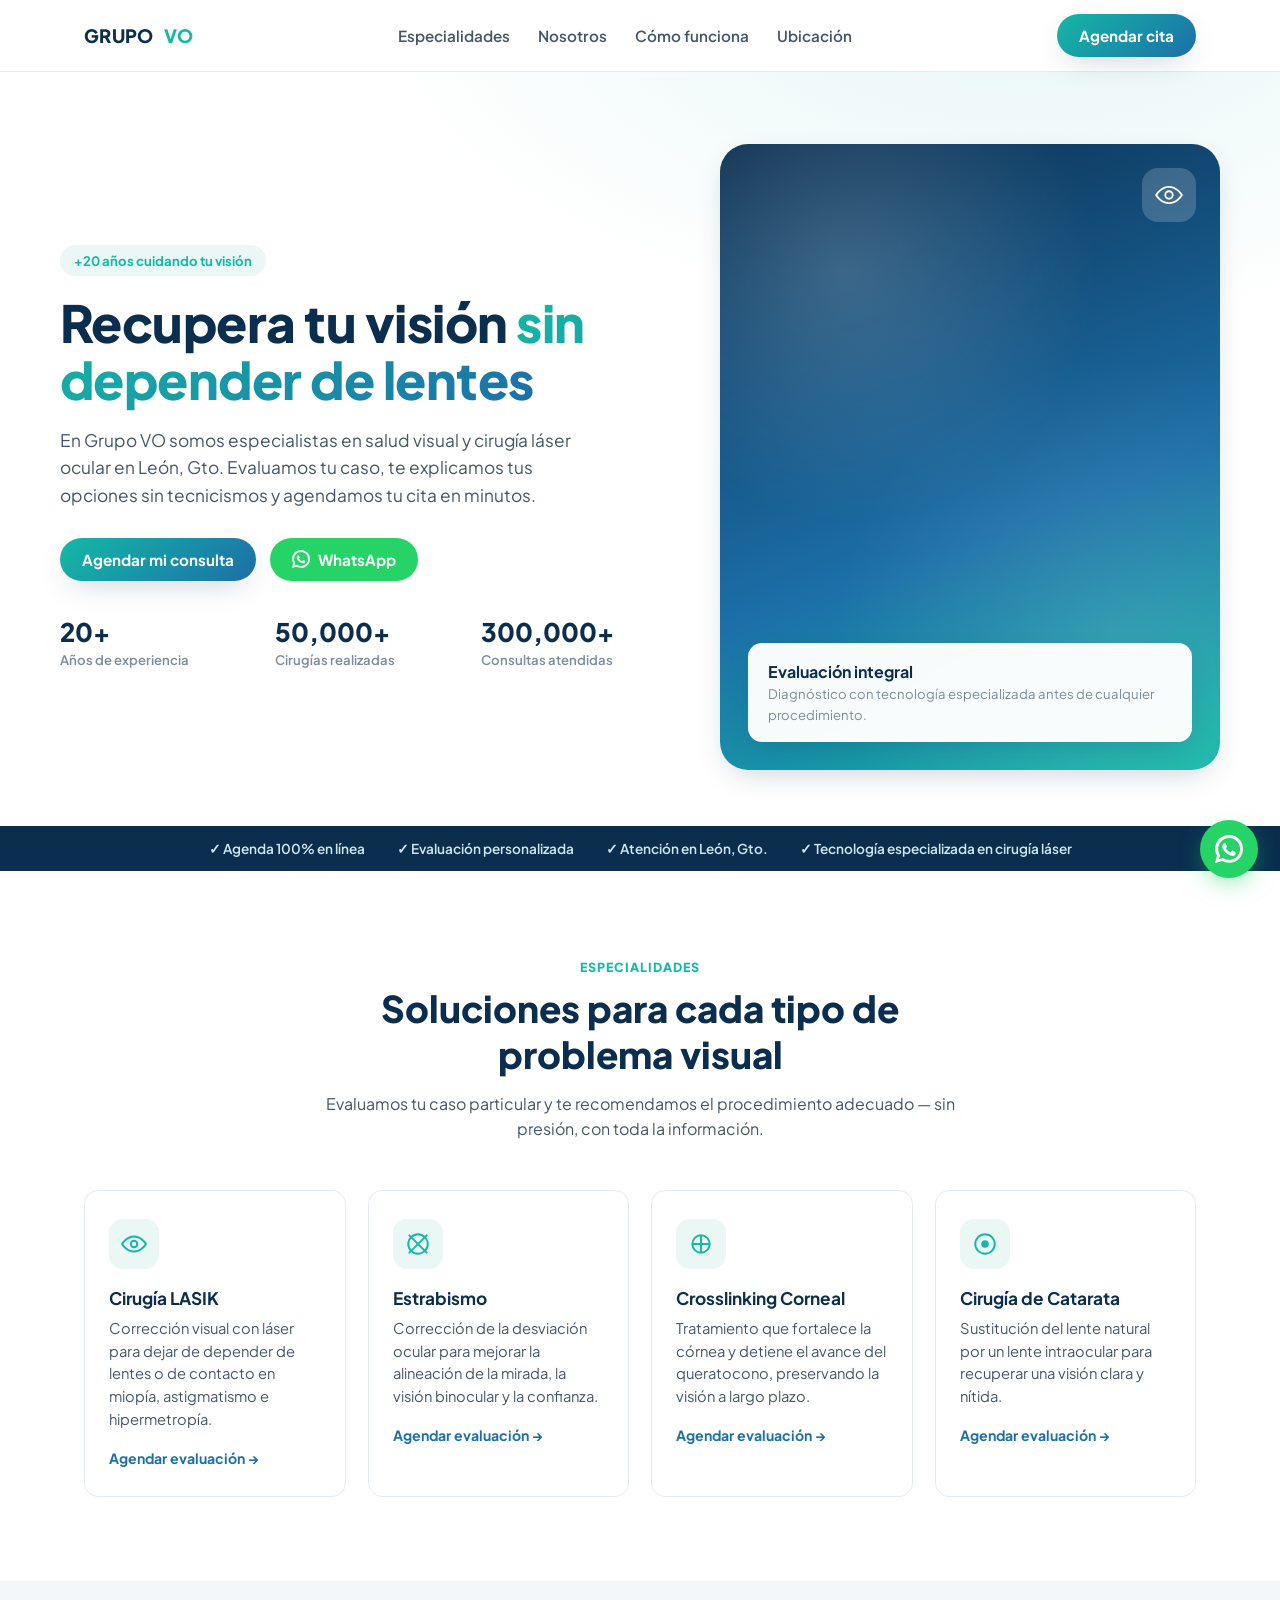
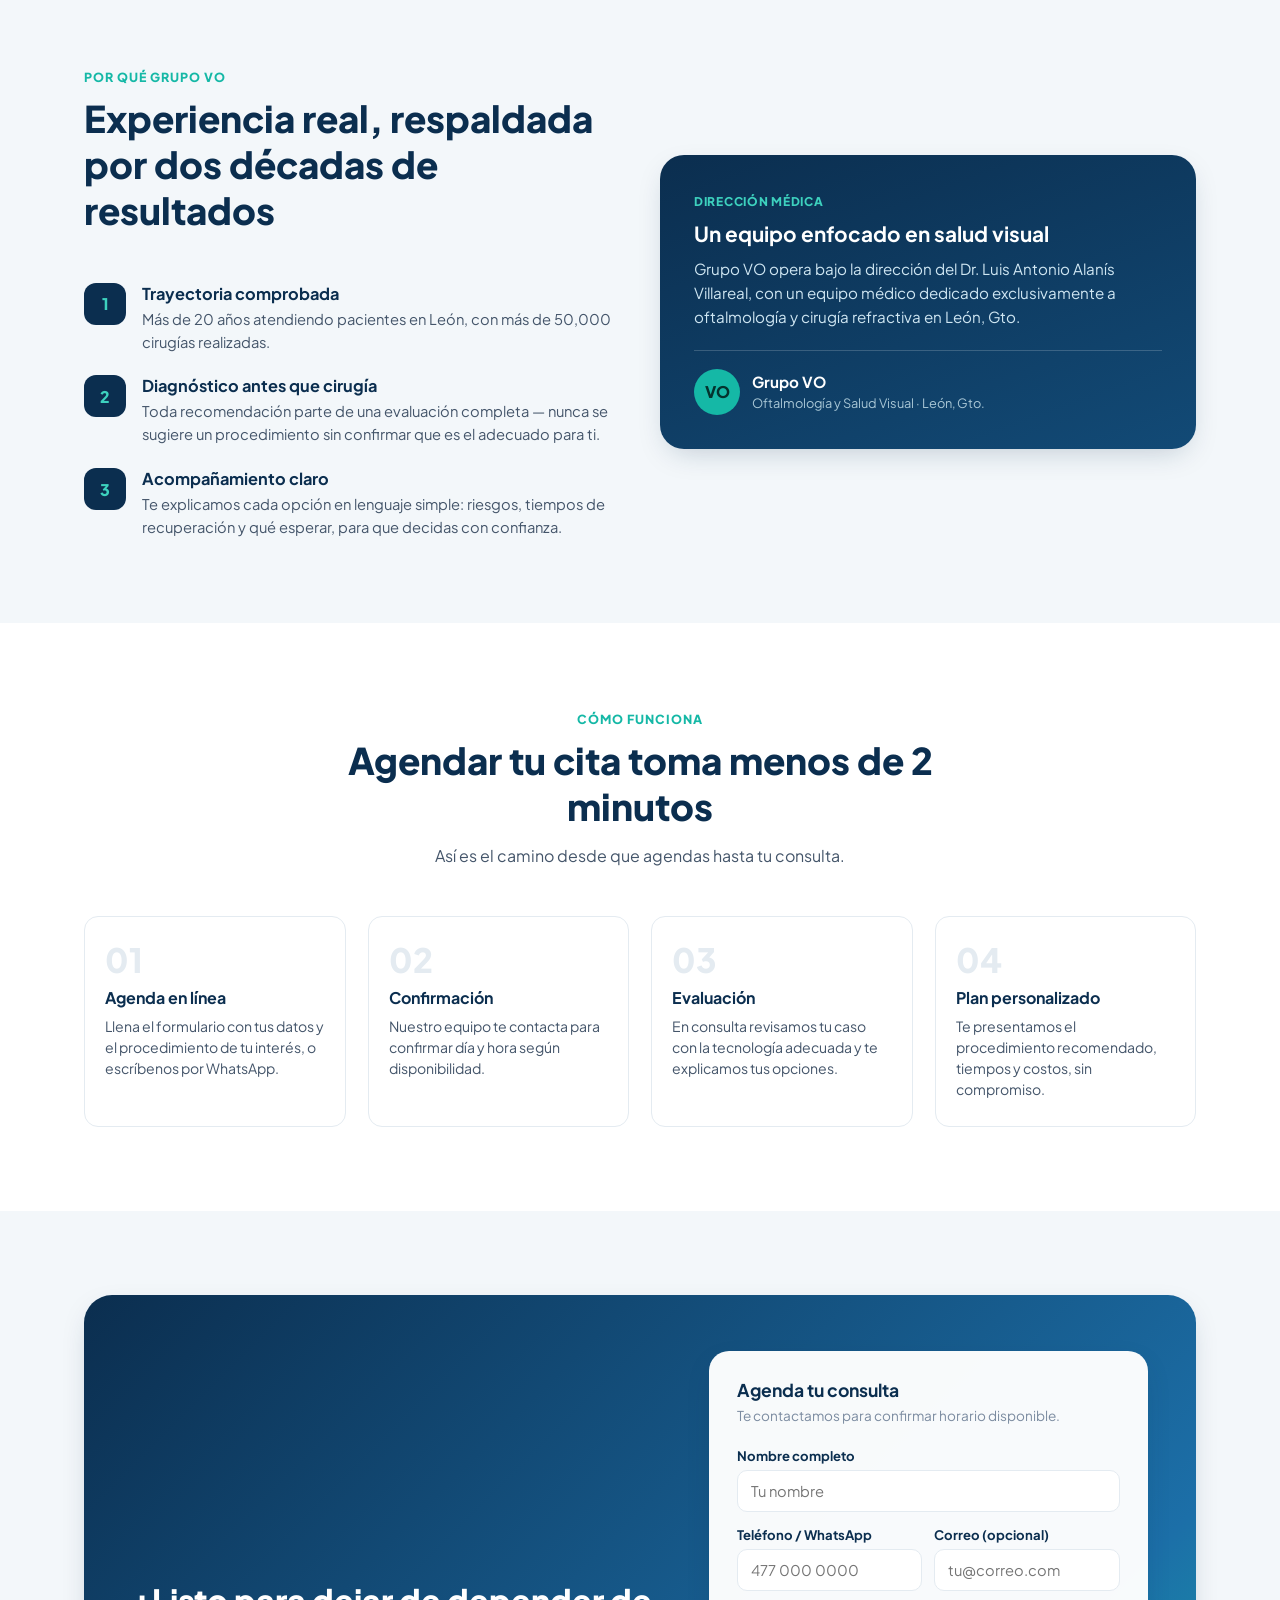
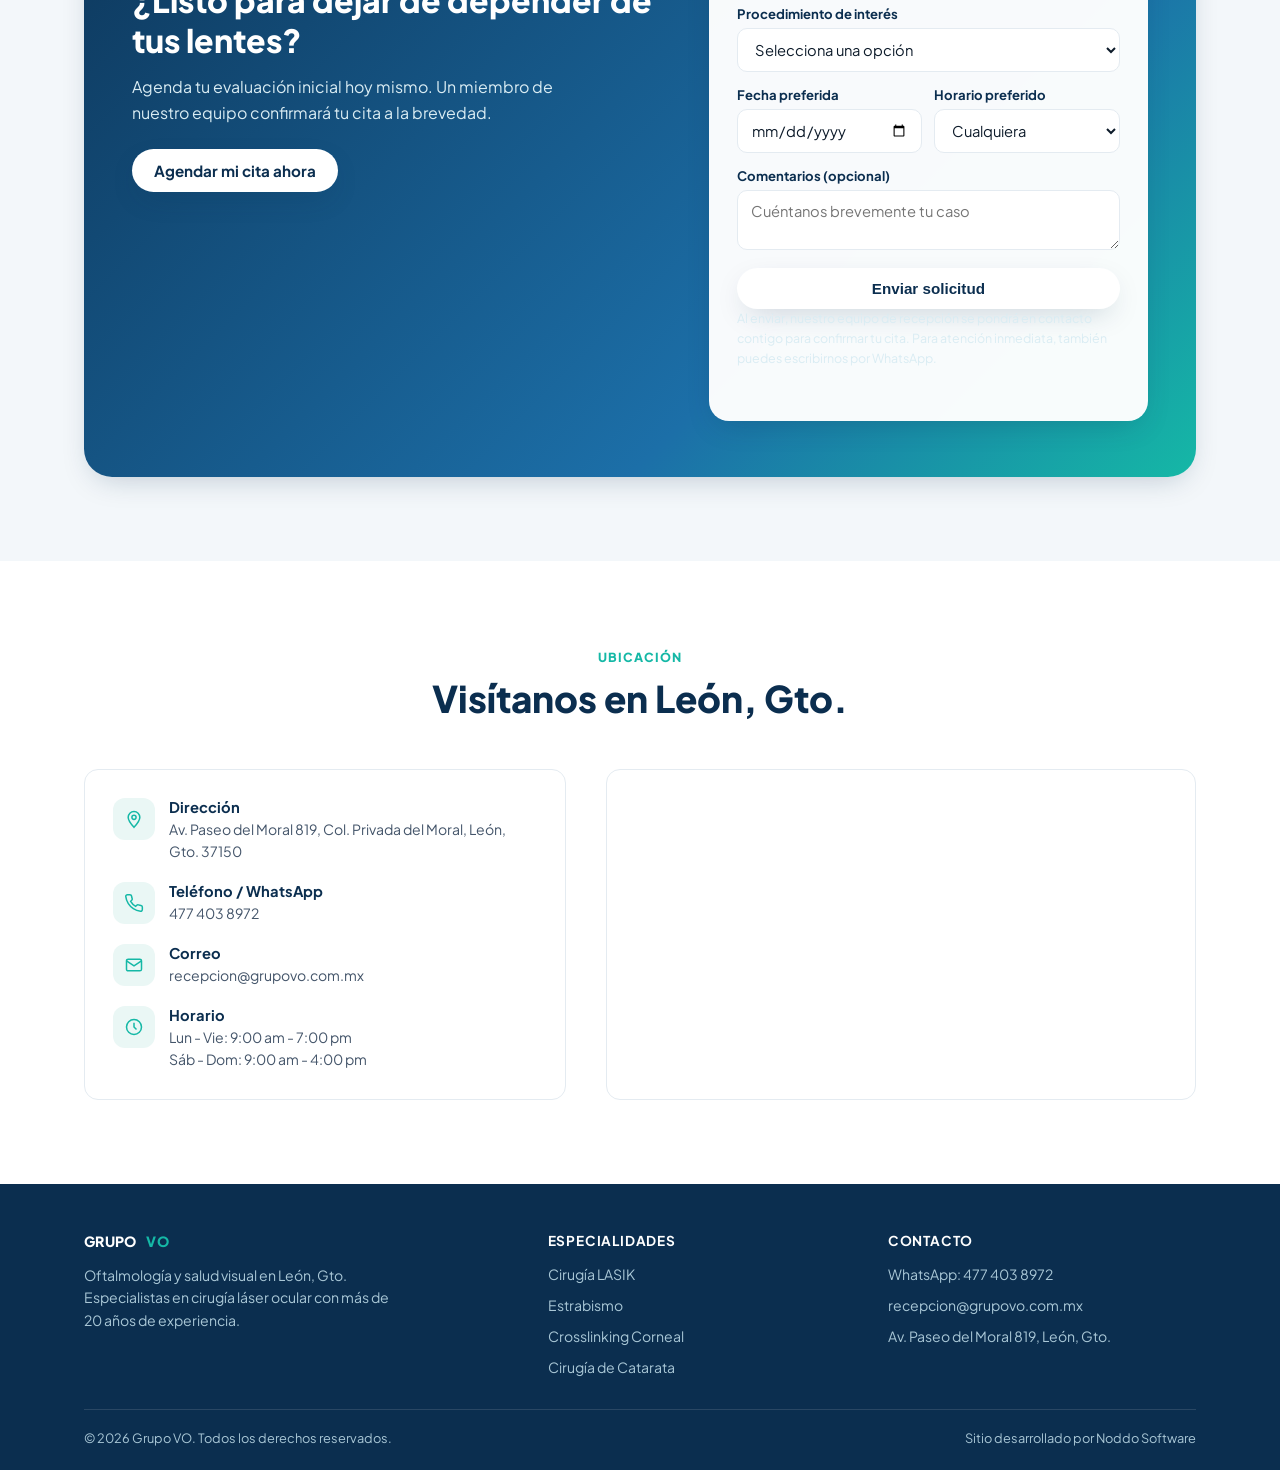
==== index.html @ e87a8b74 "Landing page + agendador de citas para Grupo VO Sitio estático (HTML/CSS/JS, sin build step) con for" ====
<!DOCTYPE html>
<html lang="es-MX">
<head>
<meta charset="UTF-8" />
<meta name="viewport" content="width=device-width, initial-scale=1.0" />
<title>Grupo VO · Oftalmología y Cirugía Refractiva en León, Gto.</title>
<meta name="description" content="Grupo VO: más de 20 años en oftalmología y salud visual en León, Gto. Especialistas en LASIK, estrabismo, crosslinking corneal y cirugía de catarata. Agenda tu consulta en línea." />
<meta property="og:title" content="Grupo VO · Oftalmología y Cirugía Refractiva" />
<meta property="og:description" content="Más de 20 años de experiencia, +50,000 cirugías. Agenda tu consulta en línea o por WhatsApp." />
<meta property="og:type" content="website" />
<link rel="preconnect" href="https://fonts.googleapis.com" />
<link rel="preconnect" href="https://fonts.gstatic.com" crossorigin />
<link href="https://fonts.googleapis.com/css2?family=Plus+Jakarta+Sans:wght@400;500;600;700;800&display=swap" rel="stylesheet" />
<link rel="stylesheet" href="assets/css/style.css" />
</head>
<body>

<header class="header">
  <div class="header-inner">
    <a href="#inicio" class="logo">GRUPO <span>VO</span></a>
    <nav class="nav-desktop">
      <a href="#servicios">Especialidades</a>
      <a href="#nosotros">Nosotros</a>
      <a href="#proceso">Cómo funciona</a>
      <a href="#ubicacion">Ubicación</a>
    </nav>
    <div style="display:flex; align-items:center; gap:10px;">
      <a class="btn btn-primario" data-abrir-agenda href="#agenda">Agendar cita</a>
      <button class="nav-toggle" aria-label="Abrir menú">
        <svg viewBox="0 0 24 24" fill="none" stroke="currentColor" stroke-width="2"><path d="M4 6h16M4 12h16M4 18h16" stroke-linecap="round"/></svg>
      </button>
    </div>
  </div>
  <div class="menu-movil">
    <a href="#servicios">Especialidades</a>
    <a href="#nosotros">Nosotros</a>
    <a href="#proceso">Cómo funciona</a>
    <a href="#ubicacion">Ubicación</a>
  </div>
</header>

<section class="hero" id="inicio">
  <div class="contenedor hero-grid">
    <div>
      <span class="badge">+20 años cuidando tu visión</span>
      <h1>Recupera tu visión <em>sin depender de lentes</em></h1>
      <p class="lead">
        En Grupo VO somos especialistas en salud visual y cirugía láser ocular en León, Gto.
        Evaluamos tu caso, te explicamos tus opciones sin tecnicismos y agendamos tu cita en minutos.
      </p>
      <div class="hero-cta">
        <a class="btn btn-primario" data-abrir-agenda href="#agenda">Agendar mi consulta</a>
        <a class="btn btn-whatsapp" href="https://wa.me/5214774038972" target="_blank" rel="noopener">
          <svg width="18" height="18" viewBox="0 0 24 24" fill="currentColor"><path d="M20.5 3.5A11.8 11.8 0 0 0 12 0C5.4 0 .1 5.3.1 11.9c0 2.1.5 4.1 1.6 5.9L0 24l6.3-1.7a11.9 11.9 0 0 0 5.7 1.5h.1c6.6 0 11.9-5.3 11.9-11.9 0-3.2-1.2-6.2-3.5-8.4zM12 21.3h-.1a9.4 9.4 0 0 1-4.8-1.3l-.3-.2-3.5 1 1-3.4-.2-.4a9.4 9.4 0 0 1-1.4-5 9.4 9.4 0 0 1 9.4-9.4 9.4 9.4 0 0 1 9.4 9.5c0 5.2-4.2 9.3-9.5 9.3zm5.2-7c-.3-.1-1.7-.8-1.9-.9-.3-.1-.5-.1-.7.1-.2.3-.7.9-.9 1.1-.2.2-.3.2-.6.1-1.6-.8-2.6-1.4-3.7-3.1-.3-.4 0-.4.3-.7.3-.3.4-.5.5-.7.1-.2 0-.4 0-.5-.1-.1-.6-1.6-.9-2.1-.2-.6-.5-.5-.6-.5h-.6c-.2 0-.5.1-.8.4-.3.3-1 1-1 2.4s1 2.8 1.1 3c.1.2 2 3.1 4.9 4.2 2.9 1.2 2.9.8 3.4.7.5 0 1.7-.7 1.9-1.4.2-.6.2-1.2.1-1.4-.1-.1-.3-.2-.6-.3z"/></svg>
          WhatsApp
        </a>
      </div>
      <div class="hero-stats">
        <div class="stat"><strong>20+</strong><span>Años de experiencia</span></div>
        <div class="stat"><strong>50,000+</strong><span>Cirugías realizadas</span></div>
        <div class="stat"><strong>300,000+</strong><span>Consultas atendidas</span></div>
      </div>
    </div>
    <div class="hero-visual">
      <div class="hero-eye-icon">
        <svg viewBox="0 0 24 24" fill="none" stroke="currentColor" stroke-width="1.6"><path d="M1 12s4-7 11-7 11 7 11 7-4 7-11 7-11-7-11-7z"/><circle cx="12" cy="12" r="3.2"/></svg>
      </div>
      <div class="hero-visual-card">
        <strong>Evaluación integral</strong>
        <span>Diagnóstico con tecnología especializada antes de cualquier procedimiento.</span>
      </div>
    </div>
  </div>
</section>

<div class="franja">
  <div class="contenedor">
    <span>✓ Agenda 100% en línea</span>
    <span>✓ Evaluación personalizada</span>
    <span>✓ Atención en León, Gto.</span>
    <span>✓ Tecnología especializada en cirugía láser</span>
  </div>
</div>

<section class="seccion" id="servicios">
  <div class="contenedor">
    <div class="titulo-seccion">
      <span class="eyebrow">Especialidades</span>
      <h2>Soluciones para cada tipo de problema visual</h2>
      <p>Evaluamos tu caso particular y te recomendamos el procedimiento adecuado — sin presión, con toda la información.</p>
    </div>
    <div class="grid-servicios">

      <div class="card-servicio">
        <div class="icono"><svg viewBox="0 0 24 24" fill="none" stroke="currentColor" stroke-width="1.8"><path d="M1 12s4-7 11-7 11 7 11 7-4 7-11 7-11-7-11-7z"/><circle cx="12" cy="12" r="3"/></svg></div>
        <h3>Cirugía LASIK</h3>
        <p>Corrección visual con láser para dejar de depender de lentes o de contacto en miopía, astigmatismo e hipermetropía.</p>
        <a class="link-servicio" data-abrir-agenda data-servicio="LASIK" href="#agenda">Agendar evaluación →</a>
      </div>

      <div class="card-servicio">
        <div class="icono"><svg viewBox="0 0 24 24" fill="none" stroke="currentColor" stroke-width="1.8"><path d="M4 4l16 16M4 20L20 4" stroke-linecap="round"/><circle cx="12" cy="12" r="9"/></svg></div>
        <h3>Estrabismo</h3>
        <p>Corrección de la desviación ocular para mejorar la alineación de la mirada, la visión binocular y la confianza.</p>
        <a class="link-servicio" data-abrir-agenda data-servicio="Estrabismo" href="#agenda">Agendar evaluación →</a>
      </div>

      <div class="card-servicio">
        <div class="icono"><svg viewBox="0 0 24 24" fill="none" stroke="currentColor" stroke-width="1.8"><circle cx="12" cy="12" r="8"/><path d="M12 4v16M4 12h16"/></svg></div>
        <h3>Crosslinking Corneal</h3>
        <p>Tratamiento que fortalece la córnea y detiene el avance del queratocono, preservando la visión a largo plazo.</p>
        <a class="link-servicio" data-abrir-agenda data-servicio="Crosslinking Corneal" href="#agenda">Agendar evaluación →</a>
      </div>

      <div class="card-servicio">
        <div class="icono"><svg viewBox="0 0 24 24" fill="none" stroke="currentColor" stroke-width="1.8"><circle cx="12" cy="12" r="9"/><circle cx="12" cy="12" r="3.5" fill="currentColor" stroke="none"/></svg></div>
        <h3>Cirugía de Catarata</h3>
        <p>Sustitución del lente natural por un lente intraocular para recuperar una visión clara y nítida.</p>
        <a class="link-servicio" data-abrir-agenda data-servicio="Catarata" href="#agenda">Agendar evaluación →</a>
      </div>

    </div>
  </div>
</section>

<section class="seccion seccion-alt" id="nosotros">
  <div class="contenedor">
    <div class="grid-razones">

      <div class="lista-razones">
        <div class="titulo-seccion" style="text-align:left; margin-bottom:28px;">
          <span class="eyebrow">Por qué Grupo VO</span>
          <h2 style="margin-bottom:0;">Experiencia real, respaldada por dos décadas de resultados</h2>
        </div>

        <div class="razon">
          <div class="num">1</div>
          <div><h4>Trayectoria comprobada</h4><p>Más de 20 años atendiendo pacientes en León, con más de 50,000 cirugías realizadas.</p></div>
        </div>
        <div class="razon">
          <div class="num">2</div>
          <div><h4>Diagnóstico antes que cirugía</h4><p>Toda recomendación parte de una evaluación completa — nunca se sugiere un procedimiento sin confirmar que es el adecuado para ti.</p></div>
        </div>
        <div class="razon">
          <div class="num">3</div>
          <div><h4>Acompañamiento claro</h4><p>Te explicamos cada opción en lenguaje simple: riesgos, tiempos de recuperación y qué esperar, para que decidas con confianza.</p></div>
        </div>
      </div>

      <div class="panel-equipo">
        <span class="eyebrow">Dirección médica</span>
        <h3>Un equipo enfocado en salud visual</h3>
        <p>
          Grupo VO opera bajo la dirección del Dr. Luis Antonio Alanís Villareal,
          con un equipo médico dedicado exclusivamente a oftalmología y cirugía refractiva en León, Gto.
        </p>
        <div class="firma">
          <div class="avatar">VO</div>
          <div>
            <strong>Grupo VO</strong>
            <span>Oftalmología y Salud Visual · León, Gto.</span>
          </div>
        </div>
      </div>

    </div>
  </div>
</section>

<section class="seccion" id="proceso">
  <div class="contenedor">
    <div class="titulo-seccion">
      <span class="eyebrow">Cómo funciona</span>
      <h2>Agendar tu cita toma menos de 2 minutos</h2>
      <p>Así es el camino desde que agendas hasta tu consulta.</p>
    </div>
    <div class="grid-proceso">
      <div class="paso">
        <div class="paso-num">01</div>
        <h4>Agenda en línea</h4>
        <p>Llena el formulario con tus datos y el procedimiento de tu interés, o escríbenos por WhatsApp.</p>
      </div>
      <div class="paso">
        <div class="paso-num">02</div>
        <h4>Confirmación</h4>
        <p>Nuestro equipo te contacta para confirmar día y hora según disponibilidad.</p>
      </div>
      <div class="paso">
        <div class="paso-num">03</div>
        <h4>Evaluación</h4>
        <p>En consulta revisamos tu caso con la tecnología adecuada y te explicamos tus opciones.</p>
      </div>
      <div class="paso">
        <div class="paso-num">04</div>
        <h4>Plan personalizado</h4>
        <p>Te presentamos el procedimiento recomendado, tiempos y costos, sin compromiso.</p>
      </div>
    </div>
  </div>
</section>

<section class="seccion seccion-alt" id="agenda">
  <div class="contenedor">
    <div class="cta-agenda">
      <div>
        <h2>¿Listo para dejar de depender de tus lentes?</h2>
        <p>Agenda tu evaluación inicial hoy mismo. Un miembro de nuestro equipo confirmará tu cita a la brevedad.</p>
        <a class="btn btn-primario" data-abrir-agenda href="#agenda">Agendar mi cita ahora</a>
      </div>
      <form class="form-agenda" id="form-agenda">
        <h3>Agenda tu consulta</h3>
        <p class="sub">Te contactamos para confirmar horario disponible.</p>

        <div class="form-exito" id="form-exito"></div>
        <div class="form-error" id="form-error"></div>

        <div class="campo">
          <label for="campo-nombre">Nombre completo</label>
          <input id="campo-nombre" name="nombre" type="text" required placeholder="Tu nombre" />
        </div>
        <div class="campo-fila">
          <div class="campo">
            <label for="campo-telefono">Teléfono / WhatsApp</label>
            <input id="campo-telefono" name="telefono" type="tel" required placeholder="477 000 0000" />
          </div>
          <div class="campo">
            <label for="campo-email">Correo (opcional)</label>
            <input id="campo-email" name="email" type="email" placeholder="tu@correo.com" />
          </div>
        </div>
        <div class="campo">
          <label for="campo-servicio">Procedimiento de interés</label>
          <select id="campo-servicio" name="servicio" required>
            <option value="">Selecciona una opción</option>
            <option value="Evaluación general">Evaluación general / no estoy seguro</option>
            <option value="LASIK">Cirugía LASIK</option>
            <option value="Estrabismo">Estrabismo</option>
            <option value="Crosslinking Corneal">Crosslinking Corneal</option>
            <option value="Catarata">Cirugía de Catarata</option>
          </select>
        </div>
        <div class="campo-fila">
          <div class="campo">
            <label for="campo-fecha">Fecha preferida</label>
            <input id="campo-fecha" name="fecha" type="date" />
          </div>
          <div class="campo">
            <label for="campo-horario">Horario preferido</label>
            <select id="campo-horario" name="horario">
              <option value="">Cualquiera</option>
              <option value="Mañana">Mañana</option>
              <option value="Tarde">Tarde</option>
            </select>
          </div>
        </div>
        <div class="campo">
          <label for="campo-mensaje">Comentarios (opcional)</label>
          <textarea id="campo-mensaje" name="mensaje" rows="2" placeholder="Cuéntanos brevemente tu caso"></textarea>
        </div>

        <button type="submit" class="btn btn-primario btn-bloque">Enviar solicitud</button>
        <p class="form-nota">Al enviar, nuestro equipo de recepción se pondrá en contacto contigo para confirmar tu cita. Para atención inmediata, también puedes escribirnos por WhatsApp.</p>
      </form>
    </div>
  </div>
</section>

<section class="seccion" id="ubicacion">
  <div class="contenedor">
    <div class="titulo-seccion">
      <span class="eyebrow">Ubicación</span>
      <h2>Visítanos en León, Gto.</h2>
    </div>
    <div class="grid-ubicacion">
      <div class="ficha-contacto">
        <div class="item">
          <div class="icono"><svg viewBox="0 0 24 24" fill="none" stroke="currentColor" stroke-width="1.8"><path d="M12 22s7-7.4 7-12a7 7 0 1 0-14 0c0 4.6 7 12 7 12z"/><circle cx="12" cy="10" r="2.5"/></svg></div>
          <div><strong>Dirección</strong><span>Av. Paseo del Moral 819, Col. Privada del Moral, León, Gto. 37150</span></div>
        </div>
        <div class="item">
          <div class="icono"><svg viewBox="0 0 24 24" fill="none" stroke="currentColor" stroke-width="1.8"><path d="M22 16.9v3a2 2 0 0 1-2.2 2 19.8 19.8 0 0 1-8.6-3.1 19.5 19.5 0 0 1-6-6 19.8 19.8 0 0 1-3.1-8.7A2 2 0 0 1 4.1 2h3a2 2 0 0 1 2 1.7c.1 1 .4 2 .7 2.9a2 2 0 0 1-.5 2.1L8 10a16 16 0 0 0 6 6l1.3-1.3a2 2 0 0 1 2.1-.5c.9.3 1.9.6 2.9.7a2 2 0 0 1 1.7 2z"/></svg></div>
          <div><strong>Teléfono / WhatsApp</strong><a href="https://wa.me/5214774038972" target="_blank" rel="noopener">477 403 8972</a></div>
        </div>
        <div class="item">
          <div class="icono"><svg viewBox="0 0 24 24" fill="none" stroke="currentColor" stroke-width="1.8"><rect x="3" y="5" width="18" height="14" rx="2"/><path d="M3 7l9 6 9-6"/></svg></div>
          <div><strong>Correo</strong><a href="mailto:recepcion@grupovo.com.mx">recepcion@grupovo.com.mx</a></div>
        </div>
        <div class="item">
          <div class="icono"><svg viewBox="0 0 24 24" fill="none" stroke="currentColor" stroke-width="1.8"><circle cx="12" cy="12" r="9"/><path d="M12 7v5l3 3"/></svg></div>
          <div><strong>Horario</strong><span>Lun - Vie: 9:00 am - 7:00 pm<br/>Sáb - Dom: 9:00 am - 4:00 pm</span></div>
        </div>
      </div>
      <div class="mapa-embed">
        <iframe
          src="https://www.google.com/maps?q=Av.+Paseo+del+Moral+819,+Le%C3%B3n,+Gto.&output=embed"
          loading="lazy"
          referrerpolicy="no-referrer-when-downgrade"
          title="Ubicación Grupo VO">
        </iframe>
      </div>
    </div>
  </div>
</section>

<footer class="footer">
  <div class="contenedor">
    <div class="footer-grid">
      <div>
        <a href="#inicio" class="logo">GRUPO <span>VO</span></a>
        <p>Oftalmología y salud visual en León, Gto. Especialistas en cirugía láser ocular con más de 20 años de experiencia.</p>
      </div>
      <div>
        <h5>Especialidades</h5>
        <ul>
          <li><a href="#servicios">Cirugía LASIK</a></li>
          <li><a href="#servicios">Estrabismo</a></li>
          <li><a href="#servicios">Crosslinking Corneal</a></li>
          <li><a href="#servicios">Cirugía de Catarata</a></li>
        </ul>
      </div>
      <div>
        <h5>Contacto</h5>
        <ul>
          <li><a href="https://wa.me/5214774038972" target="_blank" rel="noopener">WhatsApp: 477 403 8972</a></li>
          <li><a href="mailto:recepcion@grupovo.com.mx">recepcion@grupovo.com.mx</a></li>
          <li><a href="#ubicacion">Av. Paseo del Moral 819, León, Gto.</a></li>
        </ul>
      </div>
    </div>
    <div class="footer-bottom">
      <span>© 2026 Grupo VO. Todos los derechos reservados.</span>
      <span>Sitio desarrollado por Noddo Software</span>
    </div>
  </div>
</footer>

<a class="flotante-whatsapp" href="https://wa.me/5214774038972" target="_blank" rel="noopener" aria-label="Escríbenos por WhatsApp">
  <svg viewBox="0 0 24 24" fill="currentColor"><path d="M20.5 3.5A11.8 11.8 0 0 0 12 0C5.4 0 .1 5.3.1 11.9c0 2.1.5 4.1 1.6 5.9L0 24l6.3-1.7a11.9 11.9 0 0 0 5.7 1.5h.1c6.6 0 11.9-5.3 11.9-11.9 0-3.2-1.2-6.2-3.5-8.4zM12 21.3h-.1a9.4 9.4 0 0 1-4.8-1.3l-.3-.2-3.5 1 1-3.4-.2-.4a9.4 9.4 0 0 1-1.4-5 9.4 9.4 0 0 1 9.4-9.4 9.4 9.4 0 0 1 9.4 9.5c0 5.2-4.2 9.3-9.5 9.3zm5.2-7c-.3-.1-1.7-.8-1.9-.9-.3-.1-.5-.1-.7.1-.2.3-.7.9-.9 1.1-.2.2-.3.2-.6.1-1.6-.8-2.6-1.4-3.7-3.1-.3-.4 0-.4.3-.7.3-.3.4-.5.5-.7.1-.2 0-.4 0-.5-.1-.1-.6-1.6-.9-2.1-.2-.6-.5-.5-.6-.5h-.6c-.2 0-.5.1-.8.4-.3.3-1 1-1 2.4s1 2.8 1.1 3c.1.2 2 3.1 4.9 4.2 2.9 1.2 2.9.8 3.4.7.5 0 1.7-.7 1.9-1.4.2-.6.2-1.2.1-1.4-.1-.1-.3-.2-.6-.3z"/></svg>
</a>

<script src="assets/js/supabase.js"></script>
<script src="assets/js/app.js"></script>
</body>
</html>
---- assets/css/style.css ----
/* Grupo VO — landing page styles */

:root {
  --azul-900: #0b2e4f;
  --azul-700: #124a76;
  --azul-500: #1c6fa8;
  --azul-300: #4f9fd1;
  --cian-500: #15b8a6;
  --cian-400: #3dd1be;
  --tinta: #0d1b2a;
  --gris-700: #44556a;
  --gris-400: #7b8ba0;
  --gris-200: #e4ebf1;
  --gris-100: #f3f7fa;
  --blanco: #ffffff;
  --radio: 14px;
  --sombra: 0 10px 30px -10px rgba(11, 46, 79, 0.25);
  --fuente: "Plus Jakarta Sans", "Inter", -apple-system, BlinkMacSystemFont, "Segoe UI", Roboto, sans-serif;
}

* { box-sizing: border-box; }

html { scroll-behavior: smooth; }

body {
  margin: 0;
  font-family: var(--fuente);
  color: var(--tinta);
  background: var(--blanco);
  -webkit-font-smoothing: antialiased;
}

img { max-width: 100%; display: block; }

a { color: inherit; text-decoration: none; }

.contenedor {
  width: 100%;
  max-width: 1160px;
  margin: 0 auto;
  padding: 0 24px;
}

/* Header */
.header {
  position: sticky;
  top: 0;
  z-index: 50;
  background: rgba(255, 255, 255, 0.92);
  backdrop-filter: blur(8px);
  border-bottom: 1px solid var(--gris-200);
}

.header-inner {
  display: flex;
  align-items: center;
  justify-content: space-between;
  padding: 14px 24px;
  max-width: 1160px;
  margin: 0 auto;
}

.logo {
  display: flex;
  align-items: center;
  gap: 10px;
  font-weight: 800;
  font-size: 1.15rem;
  letter-spacing: 0.02em;
  color: var(--azul-900);
}

.logo span { color: var(--cian-500); }

.nav-desktop {
  display: flex;
  gap: 28px;
  align-items: center;
}

.nav-desktop a {
  font-size: 0.95rem;
  font-weight: 600;
  color: var(--gris-700);
}

.nav-desktop a:hover { color: var(--azul-700); }

.btn {
  display: inline-flex;
  align-items: center;
  justify-content: center;
  gap: 8px;
  padding: 12px 22px;
  border-radius: 999px;
  font-weight: 700;
  font-size: 0.95rem;
  border: none;
  cursor: pointer;
  transition: transform 0.15s ease, box-shadow 0.15s ease, background 0.15s ease;
}

.btn-primario {
  background: linear-gradient(135deg, var(--cian-500), var(--azul-500));
  color: var(--blanco);
  box-shadow: var(--sombra);
}

.btn-primario:hover { transform: translateY(-1px); }

.btn-whatsapp {
  background: #25d366;
  color: var(--blanco);
}

.btn-fantasma {
  background: transparent;
  color: var(--azul-900);
  border: 1.5px solid var(--gris-200);
}

.btn-fantasma:hover { border-color: var(--azul-500); }

.btn-bloque { width: 100%; }

.nav-toggle {
  display: none;
  background: none;
  border: none;
  cursor: pointer;
  padding: 6px;
}

.nav-toggle svg { width: 26px; height: 26px; color: var(--azul-900); }

/* Hero */
.hero {
  position: relative;
  overflow: hidden;
  background: radial-gradient(1200px 600px at 80% -10%, #e7f6f6 0%, var(--blanco) 55%);
}

.hero-grid {
  display: grid;
  grid-template-columns: 1.1fr 0.9fr;
  gap: 48px;
  align-items: center;
  padding: 72px 0 56px;
}

.badge {
  display: inline-flex;
  align-items: center;
  gap: 8px;
  background: #eaf7f5;
  color: var(--cian-500);
  font-weight: 700;
  font-size: 0.82rem;
  padding: 7px 14px;
  border-radius: 999px;
  margin-bottom: 18px;
}

.hero h1 {
  font-size: clamp(2.1rem, 4vw, 3.2rem);
  line-height: 1.12;
  margin: 0 0 18px;
  color: var(--azul-900);
  font-weight: 800;
  letter-spacing: -0.01em;
}

.hero h1 em {
  font-style: normal;
  background: linear-gradient(135deg, var(--cian-500), var(--azul-500));
  -webkit-background-clip: text;
  background-clip: text;
  color: transparent;
}

.hero p.lead {
  font-size: 1.08rem;
  color: var(--gris-700);
  max-width: 540px;
  margin: 0 0 28px;
  line-height: 1.6;
}

.hero-cta { display: flex; gap: 14px; flex-wrap: wrap; margin-bottom: 34px; }

.hero-stats {
  display: grid;
  grid-template-columns: repeat(3, auto);
  gap: 28px;
}

.hero-stats .stat strong {
  display: block;
  font-size: 1.6rem;
  color: var(--azul-900);
  font-weight: 800;
}

.hero-stats .stat span {
  font-size: 0.82rem;
  color: var(--gris-400);
  font-weight: 600;
}

.hero-visual {
  position: relative;
  border-radius: 28px;
  background: linear-gradient(160deg, var(--azul-900), var(--azul-500) 60%, var(--cian-500));
  aspect-ratio: 4/5;
  box-shadow: var(--sombra);
  overflow: hidden;
  display: flex;
  align-items: flex-end;
  padding: 28px;
}

.hero-visual::before {
  content: "";
  position: absolute;
  inset: 0;
  background:
    radial-gradient(circle at 25% 20%, rgba(255,255,255,0.18), transparent 40%),
    radial-gradient(circle at 80% 80%, rgba(255,255,255,0.12), transparent 45%);
}

.hero-visual-card {
  position: relative;
  z-index: 2;
  background: rgba(255,255,255,0.97);
  border-radius: var(--radio);
  padding: 18px 20px;
  width: 100%;
  box-shadow: var(--sombra);
}

.hero-visual-card strong { display: block; color: var(--azul-900); font-size: 1rem; }
.hero-visual-card span { color: var(--gris-400); font-size: 0.82rem; }

.hero-eye-icon {
  position: absolute;
  top: 24px;
  right: 24px;
  width: 54px;
  height: 54px;
  border-radius: 16px;
  background: rgba(255,255,255,0.18);
  display: flex;
  align-items: center;
  justify-content: center;
  z-index: 2;
}

.hero-eye-icon svg { width: 28px; height: 28px; color: #fff; }

/* Franja de confianza */
.franja {
  background: var(--azul-900);
  color: #cfe6f2;
  padding: 14px 0;
  font-size: 0.85rem;
  font-weight: 600;
}

.franja .contenedor {
  display: flex;
  gap: 32px;
  justify-content: center;
  flex-wrap: wrap;
  text-align: center;
}

/* Secciones genéricas */
.seccion { padding: 84px 0; }
.seccion-alt { background: var(--gris-100); }

.titulo-seccion {
  text-align: center;
  max-width: 640px;
  margin: 0 auto 48px;
}

.titulo-seccion .eyebrow {
  display: inline-block;
  color: var(--cian-500);
  font-weight: 800;
  letter-spacing: 0.08em;
  text-transform: uppercase;
  font-size: 0.78rem;
  margin-bottom: 10px;
}

.titulo-seccion h2 {
  font-size: clamp(1.7rem, 3vw, 2.3rem);
  color: var(--azul-900);
  margin: 0 0 14px;
  font-weight: 800;
}

.titulo-seccion p {
  color: var(--gris-700);
  line-height: 1.6;
  margin: 0;
}

/* Servicios */
.grid-servicios {
  display: grid;
  grid-template-columns: repeat(4, 1fr);
  gap: 22px;
}

.card-servicio {
  background: var(--blanco);
  border: 1px solid var(--gris-200);
  border-radius: var(--radio);
  padding: 28px 24px;
  transition: transform 0.18s ease, box-shadow 0.18s ease, border-color 0.18s ease;
}

.card-servicio:hover {
  transform: translateY(-4px);
  box-shadow: var(--sombra);
  border-color: transparent;
}

.card-servicio .icono {
  width: 50px;
  height: 50px;
  border-radius: 14px;
  background: #eaf7f5;
  display: flex;
  align-items: center;
  justify-content: center;
  margin-bottom: 18px;
}

.card-servicio .icono svg { width: 26px; height: 26px; color: var(--cian-500); }

.card-servicio h3 {
  font-size: 1.08rem;
  color: var(--azul-900);
  margin: 0 0 8px;
  font-weight: 700;
}

.card-servicio p {
  font-size: 0.92rem;
  color: var(--gris-700);
  line-height: 1.55;
  margin: 0 0 16px;
}

.card-servicio .link-servicio {
  font-size: 0.88rem;
  font-weight: 700;
  color: var(--azul-500);
  display: inline-flex;
  align-items: center;
  gap: 6px;
}

/* Por qué elegirnos */
.grid-razones {
  display: grid;
  grid-template-columns: repeat(2, 1fr);
  gap: 40px;
  align-items: center;
}

.lista-razones { display: flex; flex-direction: column; gap: 22px; }

.razon { display: flex; gap: 16px; }

.razon .num {
  flex-shrink: 0;
  width: 42px;
  height: 42px;
  border-radius: 12px;
  background: var(--azul-900);
  color: var(--cian-400);
  font-weight: 800;
  display: flex;
  align-items: center;
  justify-content: center;
}

.razon h4 { margin: 0 0 4px; color: var(--azul-900); font-size: 1.02rem; font-weight: 700; }
.razon p { margin: 0; color: var(--gris-700); font-size: 0.92rem; line-height: 1.55; }

.panel-equipo {
  background: linear-gradient(160deg, var(--azul-900), var(--azul-700));
  border-radius: 24px;
  padding: 34px;
  color: #fff;
  box-shadow: var(--sombra);
}

.panel-equipo .eyebrow {
  color: var(--cian-400);
  font-weight: 800;
  letter-spacing: 0.06em;
  text-transform: uppercase;
  font-size: 0.75rem;
}

.panel-equipo h3 { font-size: 1.3rem; margin: 10px 0 10px; }
.panel-equipo p { color: #cfe6f2; line-height: 1.6; font-size: 0.95rem; margin: 0 0 20px; }

.panel-equipo .firma {
  display: flex;
  align-items: center;
  gap: 12px;
  padding-top: 18px;
  border-top: 1px solid rgba(255,255,255,0.18);
}

.panel-equipo .firma .avatar {
  width: 46px; height: 46px; border-radius: 50%;
  background: var(--cian-500);
  display: flex; align-items: center; justify-content: center;
  font-weight: 800; color: #04332e;
}

.panel-equipo .firma strong { display: block; font-size: 0.95rem; }
.panel-equipo .firma span { font-size: 0.8rem; color: #a9c7d6; }

/* Proceso */
.grid-proceso {
  display: grid;
  grid-template-columns: repeat(4, 1fr);
  gap: 22px;
}

.paso {
  position: relative;
  padding: 26px 20px;
  background: var(--blanco);
  border-radius: var(--radio);
  border: 1px solid var(--gris-200);
}

.paso .paso-num {
  font-size: 2.1rem;
  font-weight: 800;
  color: var(--gris-200);
  line-height: 1;
  margin-bottom: 10px;
}

.paso h4 { margin: 0 0 8px; color: var(--azul-900); font-size: 1rem; font-weight: 700; }
.paso p { margin: 0; font-size: 0.88rem; color: var(--gris-700); line-height: 1.5; }

/* CTA agenda */
.cta-agenda {
  background: linear-gradient(135deg, var(--azul-900), var(--azul-500) 70%, var(--cian-500));
  border-radius: 28px;
  padding: 56px 48px;
  display: grid;
  grid-template-columns: 1.1fr 0.9fr;
  gap: 40px;
  align-items: center;
  color: #fff;
  box-shadow: var(--sombra);
}

.cta-agenda h2 { font-size: clamp(1.5rem, 2.6vw, 2rem); margin: 0 0 14px; font-weight: 800; }
.cta-agenda p { color: #d9ecf3; line-height: 1.6; margin: 0 0 24px; max-width: 440px; }

.cta-agenda .btn-primario {
  background: #fff;
  color: var(--azul-900);
}

/* Formulario de agenda */
.form-agenda {
  background: rgba(255,255,255,0.97);
  border-radius: 20px;
  padding: 28px;
  color: var(--tinta);
  box-shadow: var(--sombra);
}

.form-agenda h3 { margin: 0 0 4px; color: var(--azul-900); font-size: 1.1rem; }
.form-agenda .sub { margin: 0 0 20px; color: var(--gris-400); font-size: 0.85rem; }

.campo { margin-bottom: 14px; }
.campo label {
  display: block;
  font-size: 0.82rem;
  font-weight: 700;
  color: var(--azul-900);
  margin-bottom: 6px;
}

.campo input, .campo select, .campo textarea {
  width: 100%;
  padding: 11px 13px;
  border-radius: 10px;
  border: 1.5px solid var(--gris-200);
  font-family: var(--fuente);
  font-size: 0.92rem;
  background: var(--blanco);
  color: var(--tinta);
}

.campo input:focus, .campo select:focus, .campo textarea:focus {
  outline: none;
  border-color: var(--azul-500);
}

.campo-fila { display: grid; grid-template-columns: 1fr 1fr; gap: 12px; }

.form-nota {
  font-size: 0.78rem;
  color: var(--gris-400);
  margin: 10px 0 0;
  line-height: 1.5;
}

.form-exito, .form-error {
  display: none;
  padding: 14px 16px;
  border-radius: 12px;
  font-size: 0.9rem;
  margin-bottom: 14px;
  line-height: 1.5;
}

.form-exito { background: #e8f8f1; color: #0a7a52; }
.form-error { background: #fdecec; color: #b3261e; }

/* Ubicación */
.grid-ubicacion {
  display: grid;
  grid-template-columns: 0.9fr 1.1fr;
  gap: 40px;
  align-items: stretch;
}

.ficha-contacto {
  background: var(--blanco);
  border: 1px solid var(--gris-200);
  border-radius: var(--radio);
  padding: 28px;
}

.ficha-contacto .item { display: flex; gap: 14px; margin-bottom: 20px; }
.ficha-contacto .item:last-child { margin-bottom: 0; }

.ficha-contacto .item .icono {
  width: 42px; height: 42px; border-radius: 12px;
  background: #eaf7f5; display: flex; align-items: center; justify-content: center;
  flex-shrink: 0;
}
.ficha-contacto .item .icono svg { width: 20px; height: 20px; color: var(--cian-500); }
.ficha-contacto .item strong { display: block; color: var(--azul-900); font-size: 0.92rem; margin-bottom: 2px; }
.ficha-contacto .item span, .ficha-contacto .item a { color: var(--gris-700); font-size: 0.88rem; line-height: 1.5; }

.mapa-embed {
  border-radius: var(--radio);
  overflow: hidden;
  border: 1px solid var(--gris-200);
  min-height: 320px;
}

.mapa-embed iframe { width: 100%; height: 100%; min-height: 320px; border: 0; }

/* Footer */
.footer {
  background: var(--azul-900);
  color: #a9c7d6;
  padding: 48px 0 24px;
}

.footer-grid {
  display: grid;
  grid-template-columns: 1.4fr 1fr 1fr;
  gap: 32px;
  margin-bottom: 32px;
}

.footer .logo { color: #fff; margin-bottom: 12px; }
.footer-grid p { font-size: 0.88rem; line-height: 1.6; max-width: 320px; }
.footer-grid h5 { color: #fff; font-size: 0.85rem; margin: 0 0 14px; text-transform: uppercase; letter-spacing: 0.06em; }
.footer-grid ul { list-style: none; padding: 0; margin: 0; display: flex; flex-direction: column; gap: 10px; }
.footer-grid a { font-size: 0.88rem; }
.footer-grid a:hover { color: #fff; }

.footer-bottom {
  border-top: 1px solid rgba(255,255,255,0.12);
  padding-top: 20px;
  display: flex;
  justify-content: space-between;
  font-size: 0.8rem;
  flex-wrap: wrap;
  gap: 10px;
}

/* Botón flotante WhatsApp */
.flotante-whatsapp {
  position: fixed;
  bottom: 22px;
  right: 22px;
  z-index: 60;
  width: 58px; height: 58px;
  border-radius: 50%;
  background: #25d366;
  display: flex; align-items: center; justify-content: center;
  box-shadow: 0 8px 24px -6px rgba(37, 211, 102, 0.6);
}

.flotante-whatsapp svg { width: 28px; height: 28px; color: #fff; }

/* Responsive */
@media (max-width: 980px) {
  .hero-grid { grid-template-columns: 1fr; }
  .hero-visual { max-width: 420px; margin: 0 auto; }
  .grid-servicios { grid-template-columns: repeat(2, 1fr); }
  .grid-razones { grid-template-columns: 1fr; }
  .grid-proceso { grid-template-columns: repeat(2, 1fr); }
  .cta-agenda { grid-template-columns: 1fr; padding: 36px 24px; }
  .grid-ubicacion { grid-template-columns: 1fr; }
  .footer-grid { grid-template-columns: 1fr; gap: 24px; }
}

@media (max-width: 680px) {
  .nav-desktop { display: none; }
  .nav-toggle { display: inline-flex; }
  .hero-stats { grid-template-columns: repeat(3, auto); gap: 18px; }
  .grid-servicios { grid-template-columns: 1fr; }
  .grid-proceso { grid-template-columns: 1fr; }
  .campo-fila { grid-template-columns: 1fr; }
  .franja .contenedor { gap: 16px; font-size: 0.78rem; }
}

.menu-movil {
  display: none;
  flex-direction: column;
  gap: 2px;
  padding: 10px 24px 18px;
  border-top: 1px solid var(--gris-200);
}

.menu-movil.abierto { display: flex; }

.menu-movil a {
  padding: 12px 4px;
  font-weight: 600;
  color: var(--gris-700);
  border-bottom: 1px solid var(--gris-100);
}
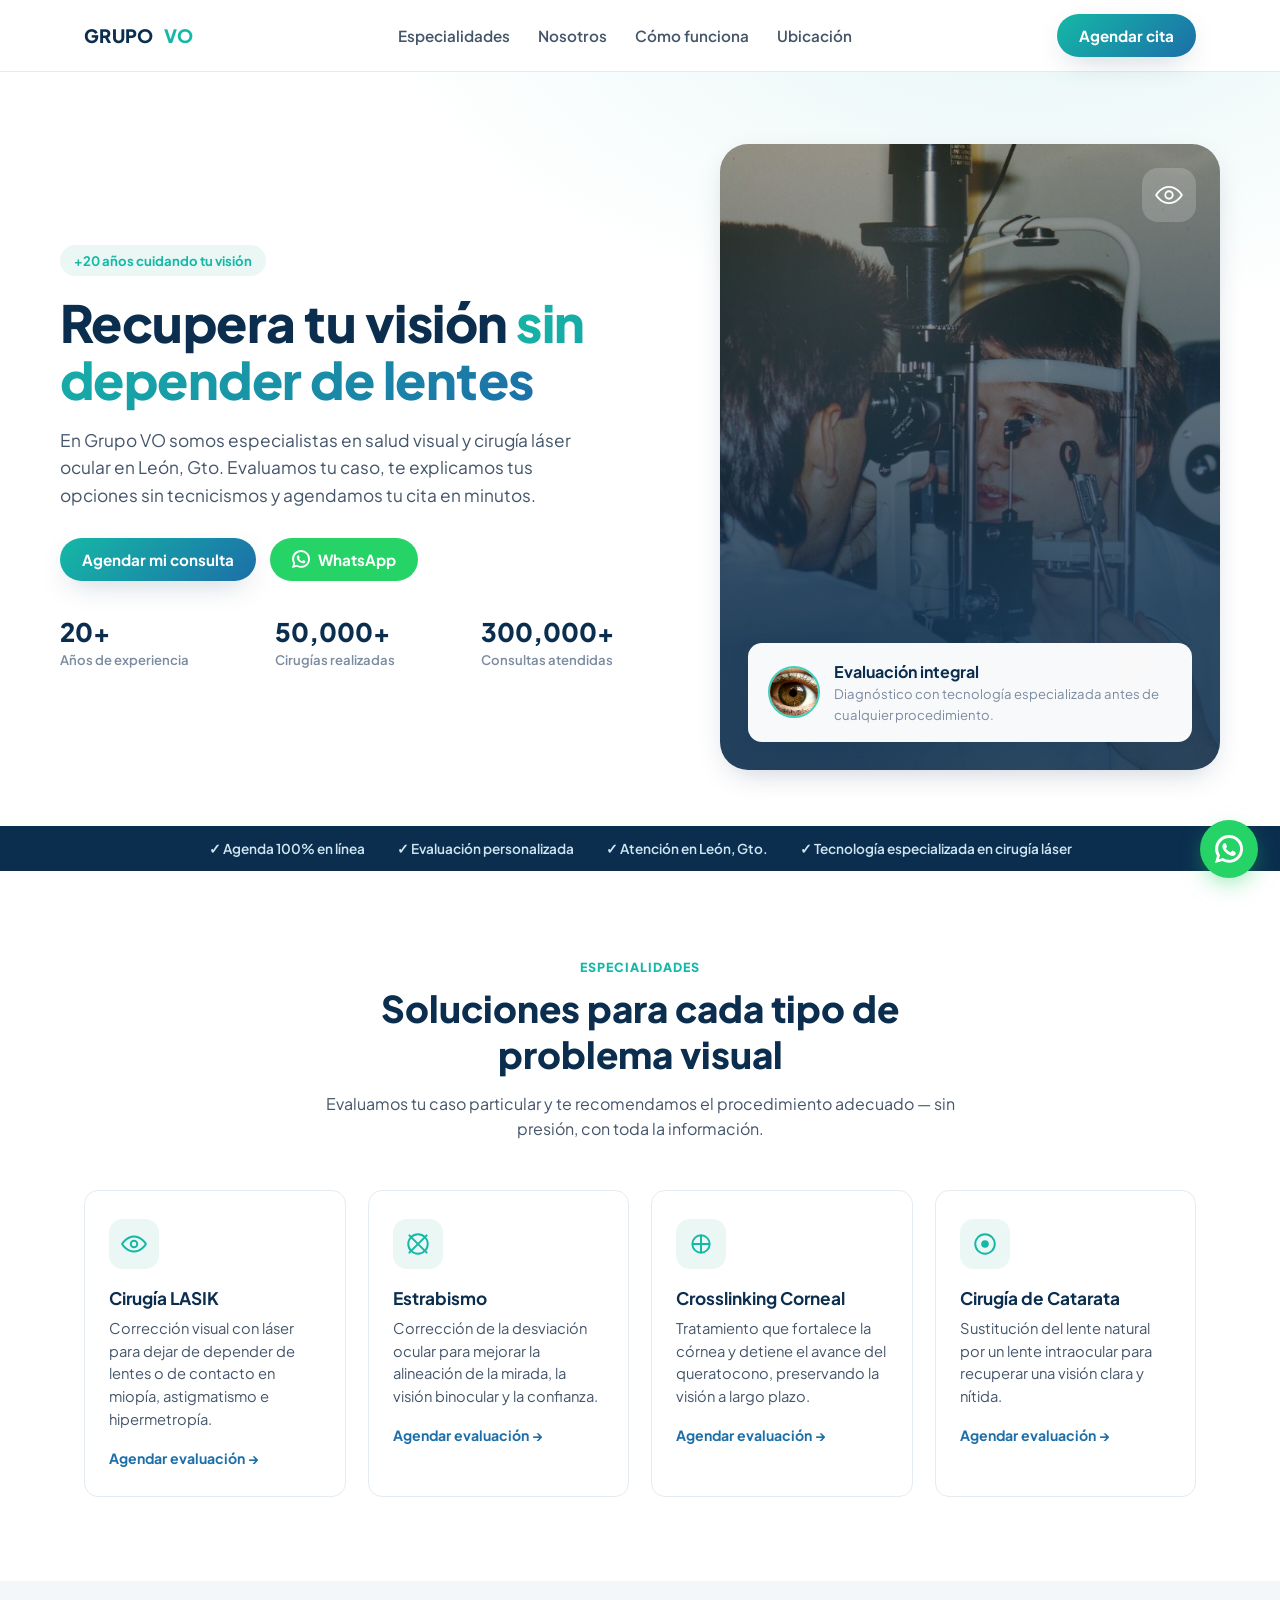
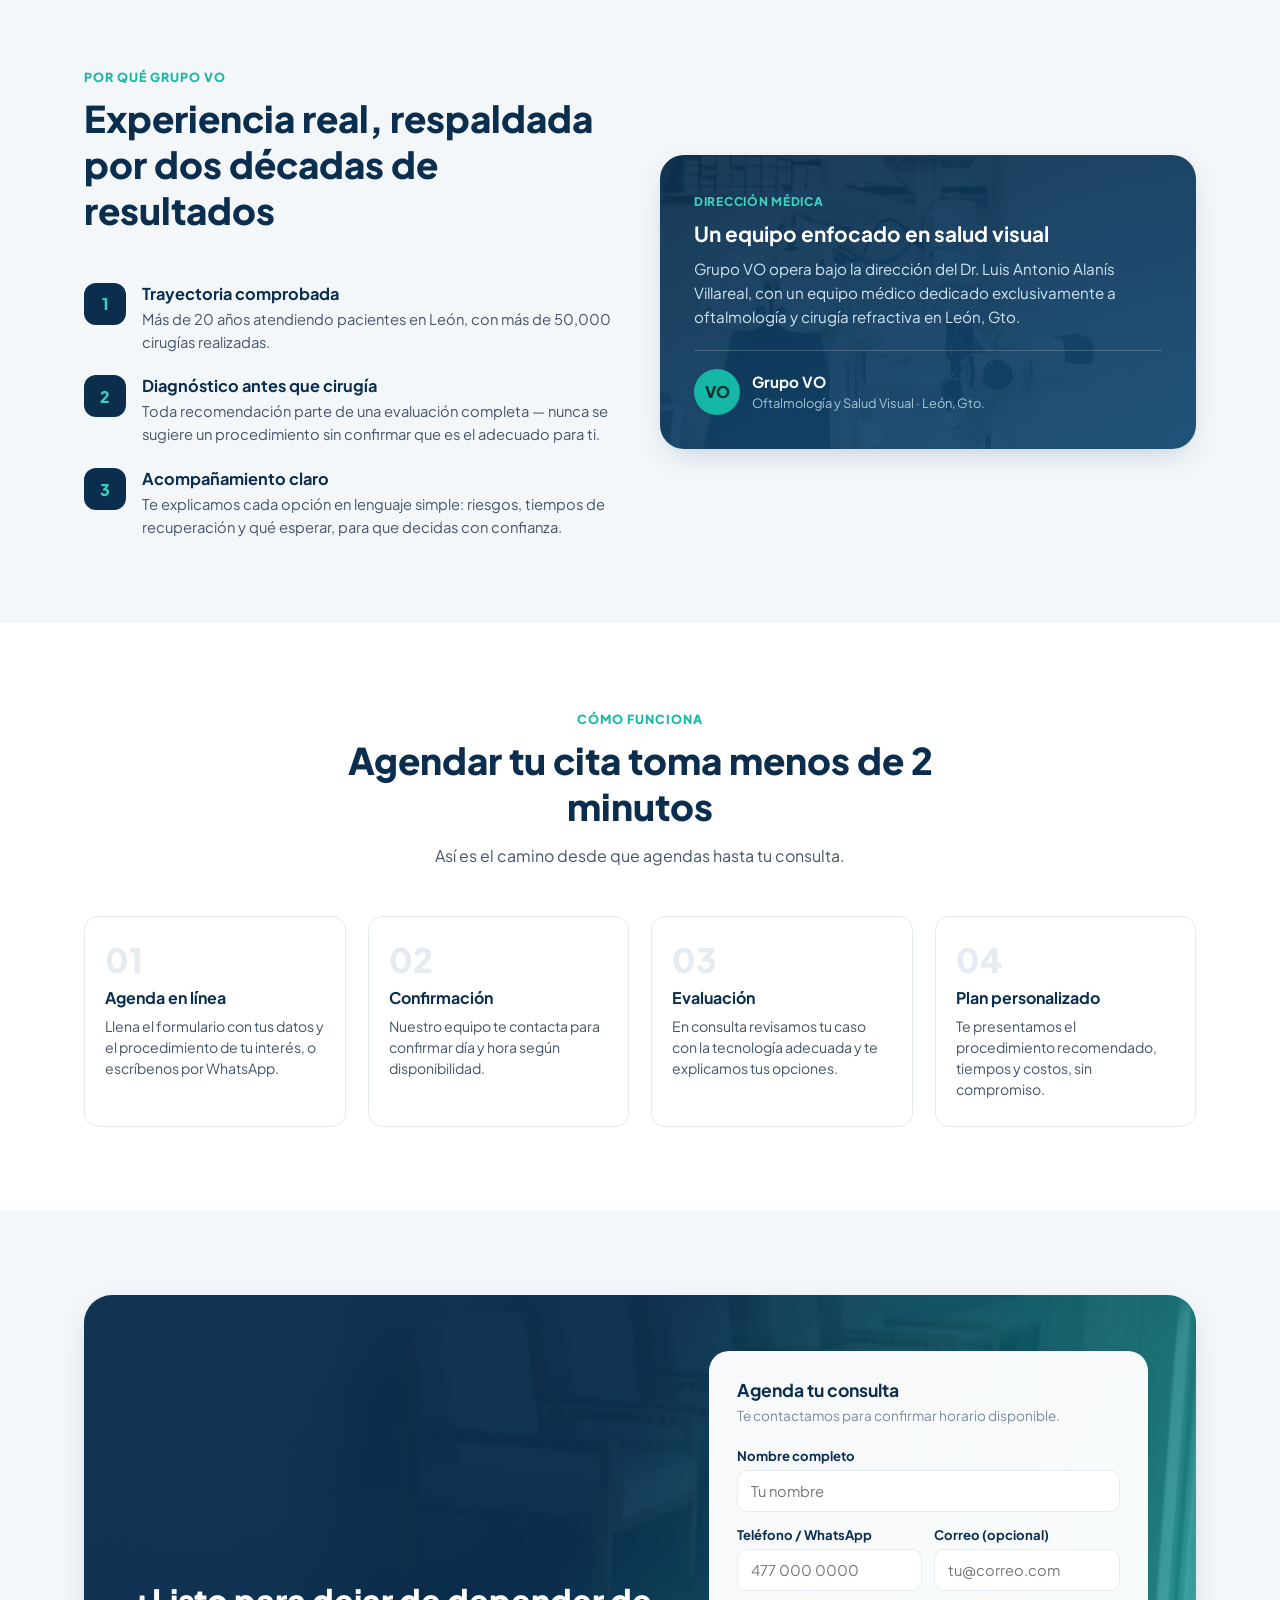
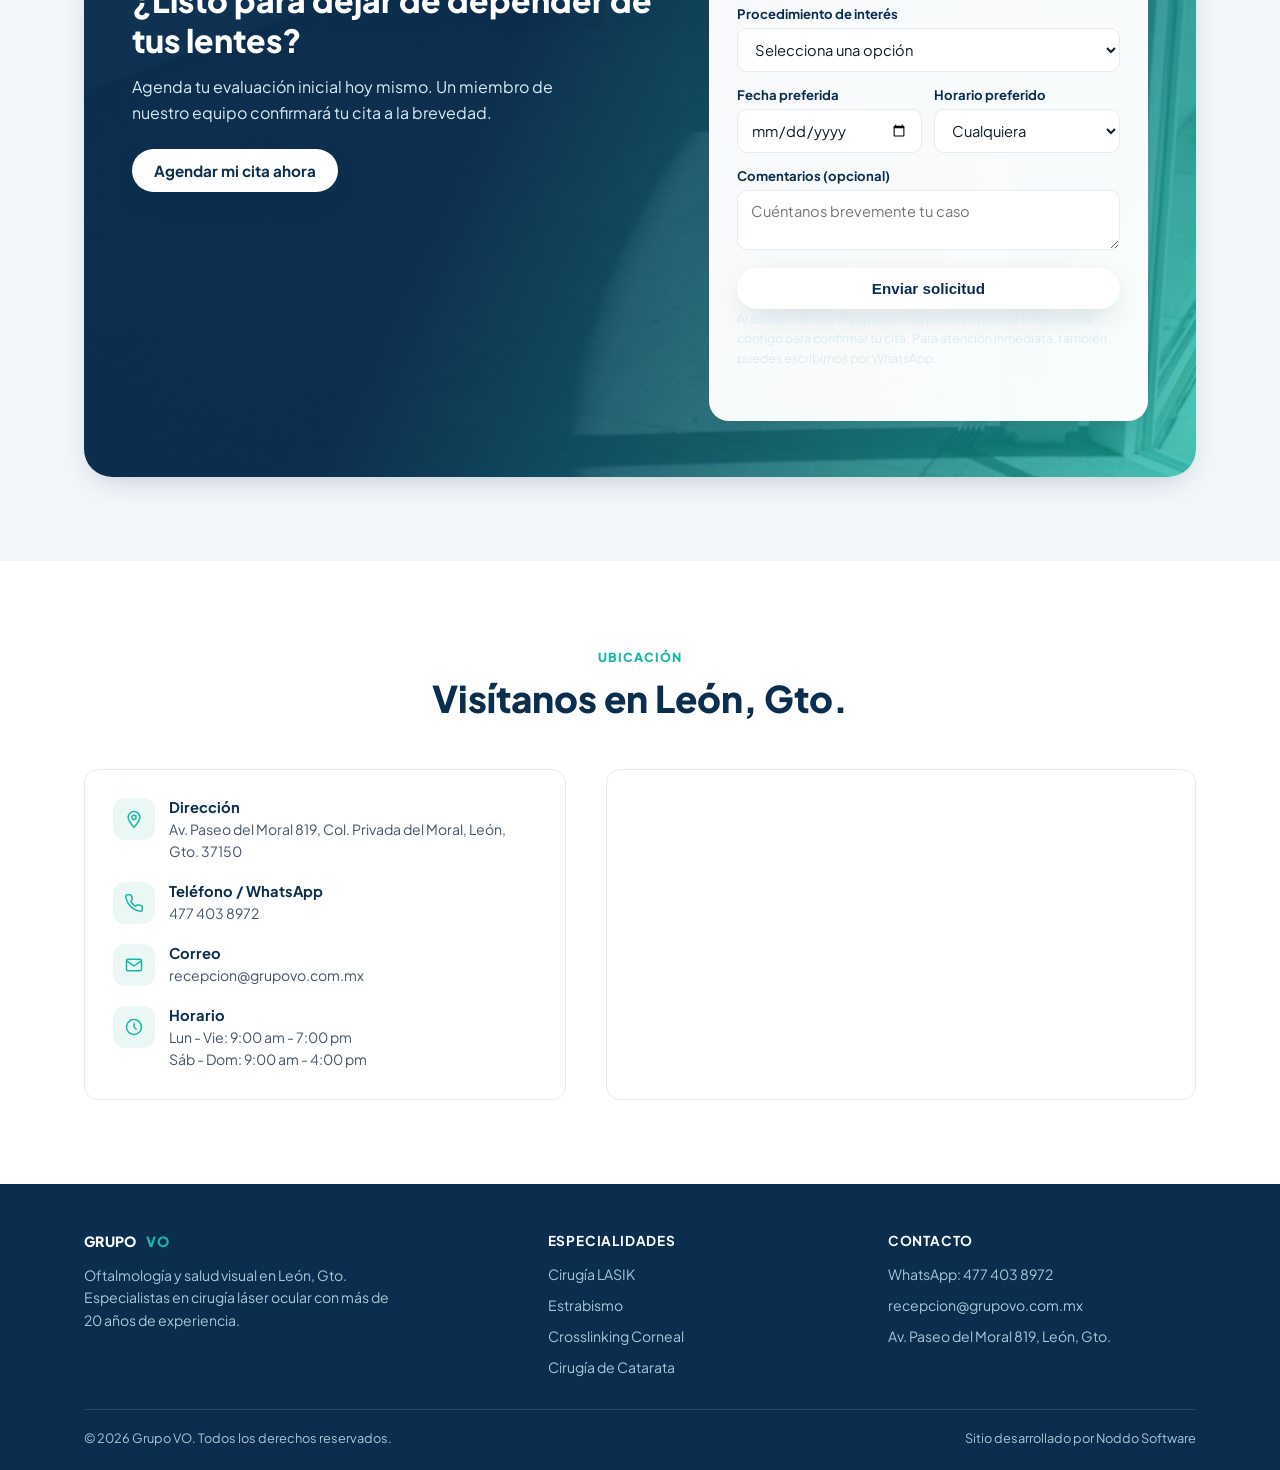
==== commit 8ab7fa5c: "Agrega imágenes de stock genéricas (Unsplash) como placeholder visual Fotos temáticas de oftalmologí" ====
--- a/index.html
+++ b/index.html
@@ -66,8 +66,11 @@
         <svg viewBox="0 0 24 24" fill="none" stroke="currentColor" stroke-width="1.6"><path d="M1 12s4-7 11-7 11 7 11 7-4 7-11 7-11-7-11-7z"/><circle cx="12" cy="12" r="3.2"/></svg>
       </div>
       <div class="hero-visual-card">
-        <strong>Evaluación integral</strong>
-        <span>Diagnóstico con tecnología especializada antes de cualquier procedimiento.</span>
+        <img class="foto-ojo" src="assets/img/ojo-detalle.jpg" alt="" />
+        <div class="texto">
+          <strong>Evaluación integral</strong>
+          <span>Diagnóstico con tecnología especializada antes de cualquier procedimiento.</span>
+        </div>
       </div>
     </div>
   </div>
--- a/assets/css/style.css
+++ b/assets/css/style.css
@@ -210,7 +210,9 @@
 .hero-visual {
   position: relative;
   border-radius: 28px;
-  background: linear-gradient(160deg, var(--azul-900), var(--azul-500) 60%, var(--cian-500));
+  background:
+    linear-gradient(175deg, rgba(11,46,79,0.15), rgba(11,46,79,0.88) 75%),
+    url("../img/hero-consulta.jpg") center/cover no-repeat;
   aspect-ratio: 4/5;
   box-shadow: var(--sombra);
   overflow: hidden;
@@ -224,8 +226,8 @@
   position: absolute;
   inset: 0;
   background:
-    radial-gradient(circle at 25% 20%, rgba(255,255,255,0.18), transparent 40%),
-    radial-gradient(circle at 80% 80%, rgba(255,255,255,0.12), transparent 45%);
+    radial-gradient(circle at 25% 20%, rgba(255,255,255,0.12), transparent 40%),
+    radial-gradient(circle at 80% 80%, rgba(255,255,255,0.08), transparent 45%);
 }
 
 .hero-visual-card {
@@ -241,6 +243,14 @@
 .hero-visual-card strong { display: block; color: var(--azul-900); font-size: 1rem; }
 .hero-visual-card span { color: var(--gris-400); font-size: 0.82rem; }
 
+.hero-visual-card { display: flex; gap: 14px; align-items: center; }
+.hero-visual-card .foto-ojo {
+  width: 52px; height: 52px; border-radius: 50%;
+  object-fit: cover; flex-shrink: 0;
+  border: 2px solid var(--cian-400);
+}
+.hero-visual-card .texto strong { display: block; }
+
 .hero-eye-icon {
   position: absolute;
   top: 24px;
@@ -393,7 +403,9 @@
 .razon p { margin: 0; color: var(--gris-700); font-size: 0.92rem; line-height: 1.55; }
 
 .panel-equipo {
-  background: linear-gradient(160deg, var(--azul-900), var(--azul-700));
+  background:
+    linear-gradient(160deg, rgba(11,46,79,0.93), rgba(18,74,118,0.93)),
+    url("../img/equipo-examen.jpg") center/cover no-repeat;
   border-radius: 24px;
   padding: 34px;
   color: #fff;
@@ -457,7 +469,9 @@
 
 /* CTA agenda */
 .cta-agenda {
-  background: linear-gradient(135deg, var(--azul-900), var(--azul-500) 70%, var(--cian-500));
+  background:
+    linear-gradient(115deg, rgba(11,46,79,0.95) 40%, rgba(21,184,166,0.75)),
+    url("../img/sala-espera.jpg") center/cover no-repeat;
   border-radius: 28px;
   padding: 56px 48px;
   display: grid;
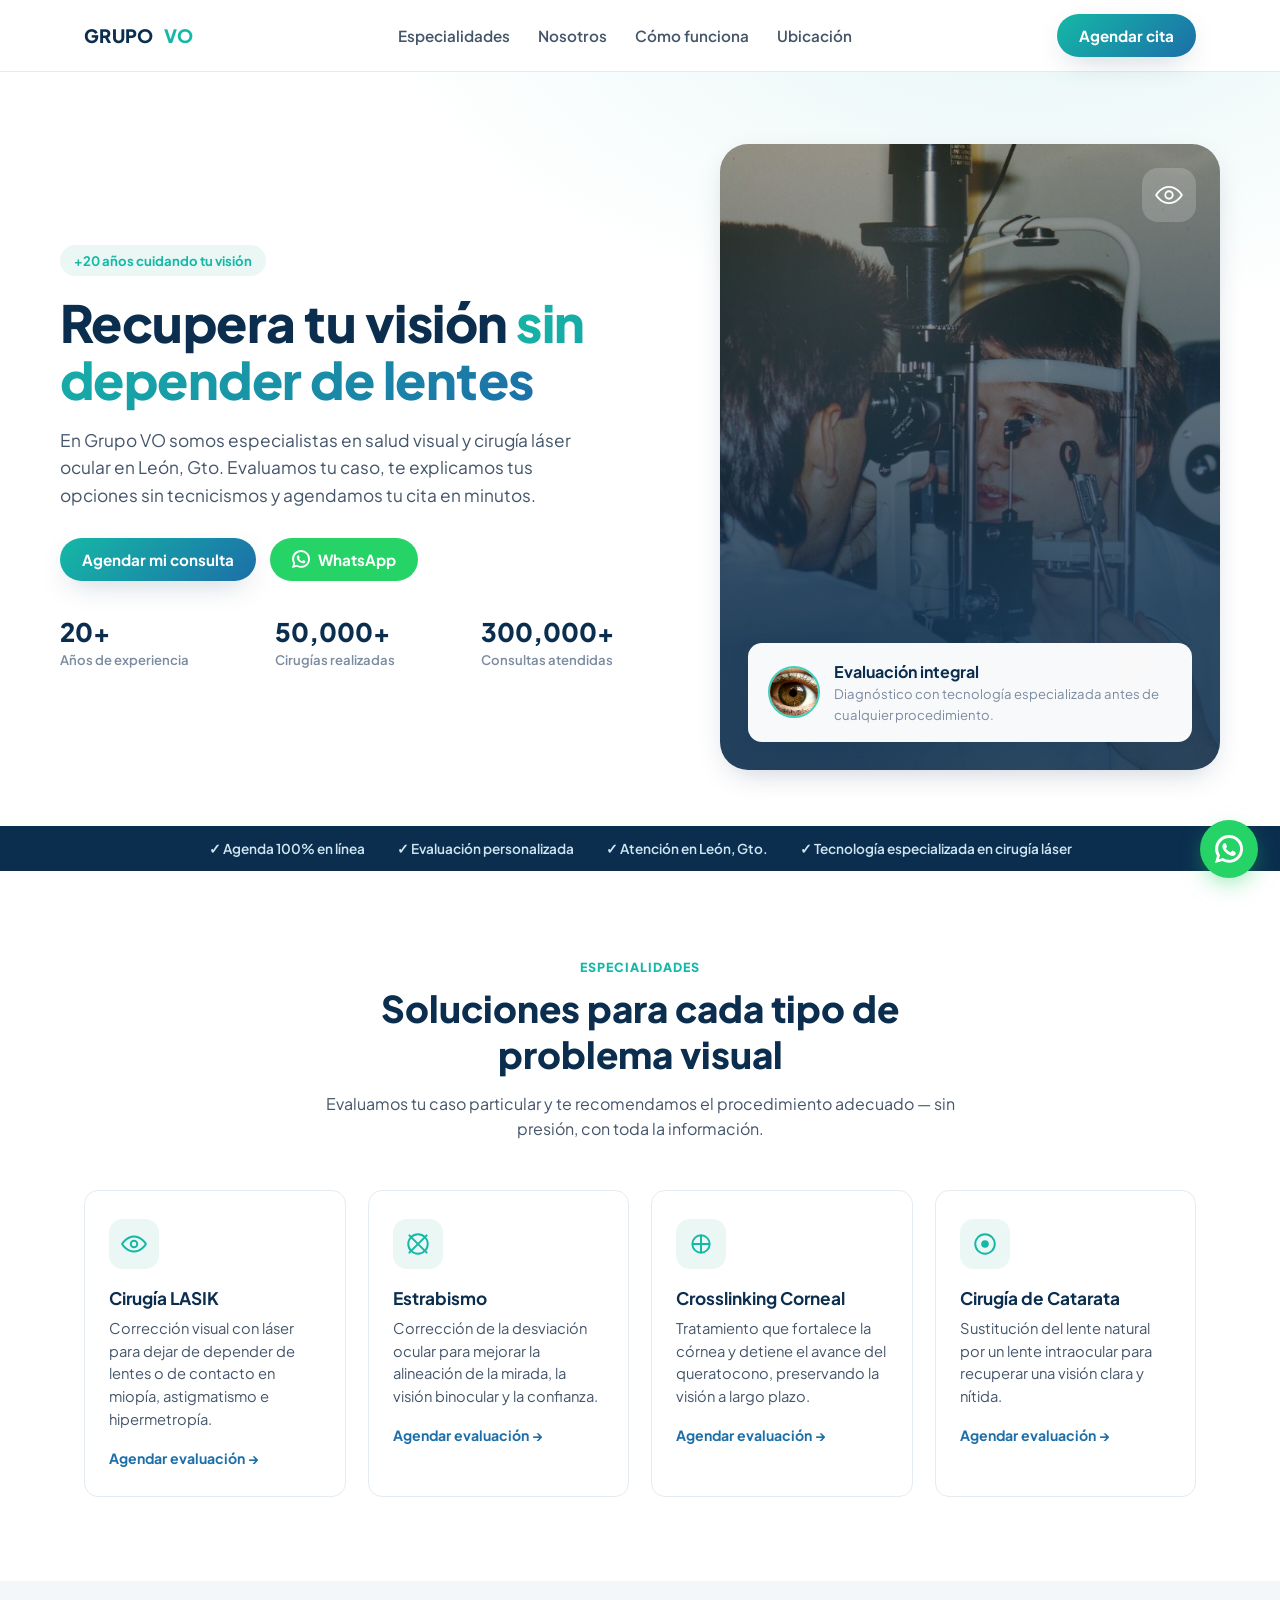
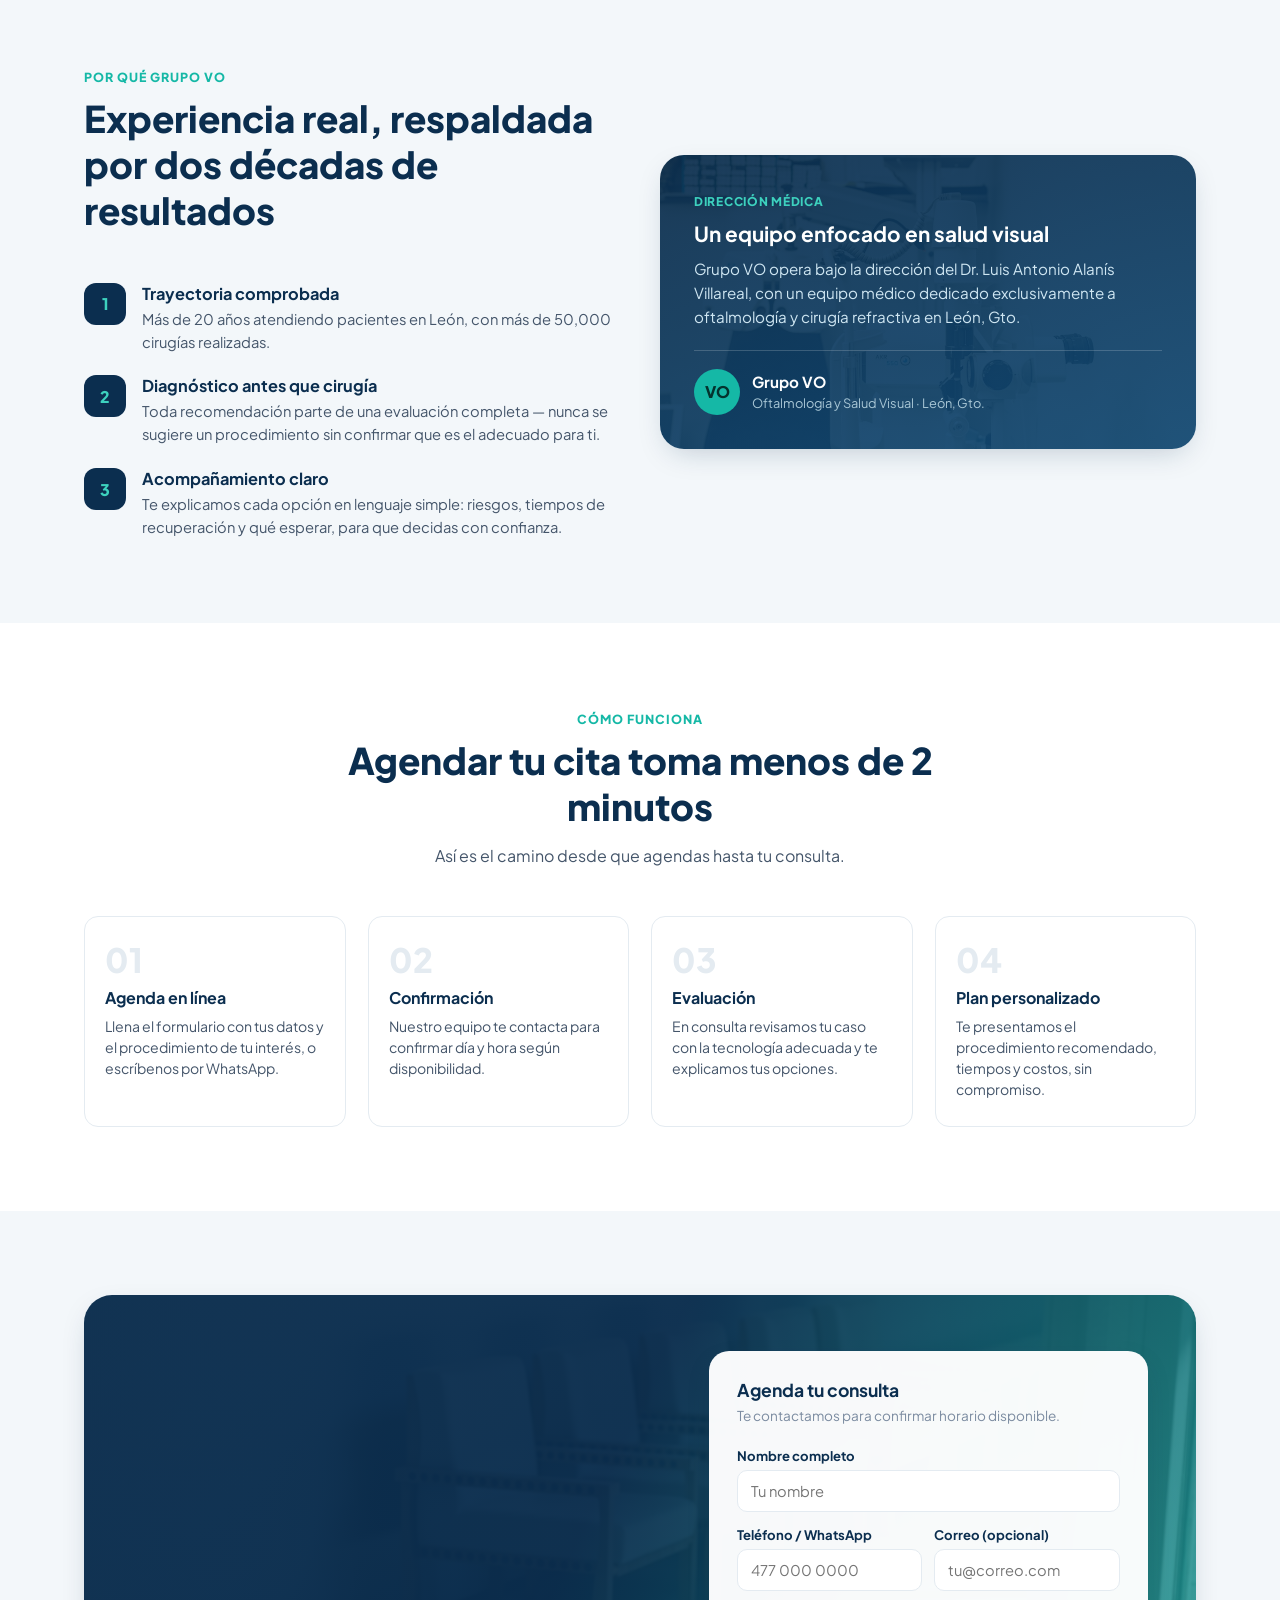
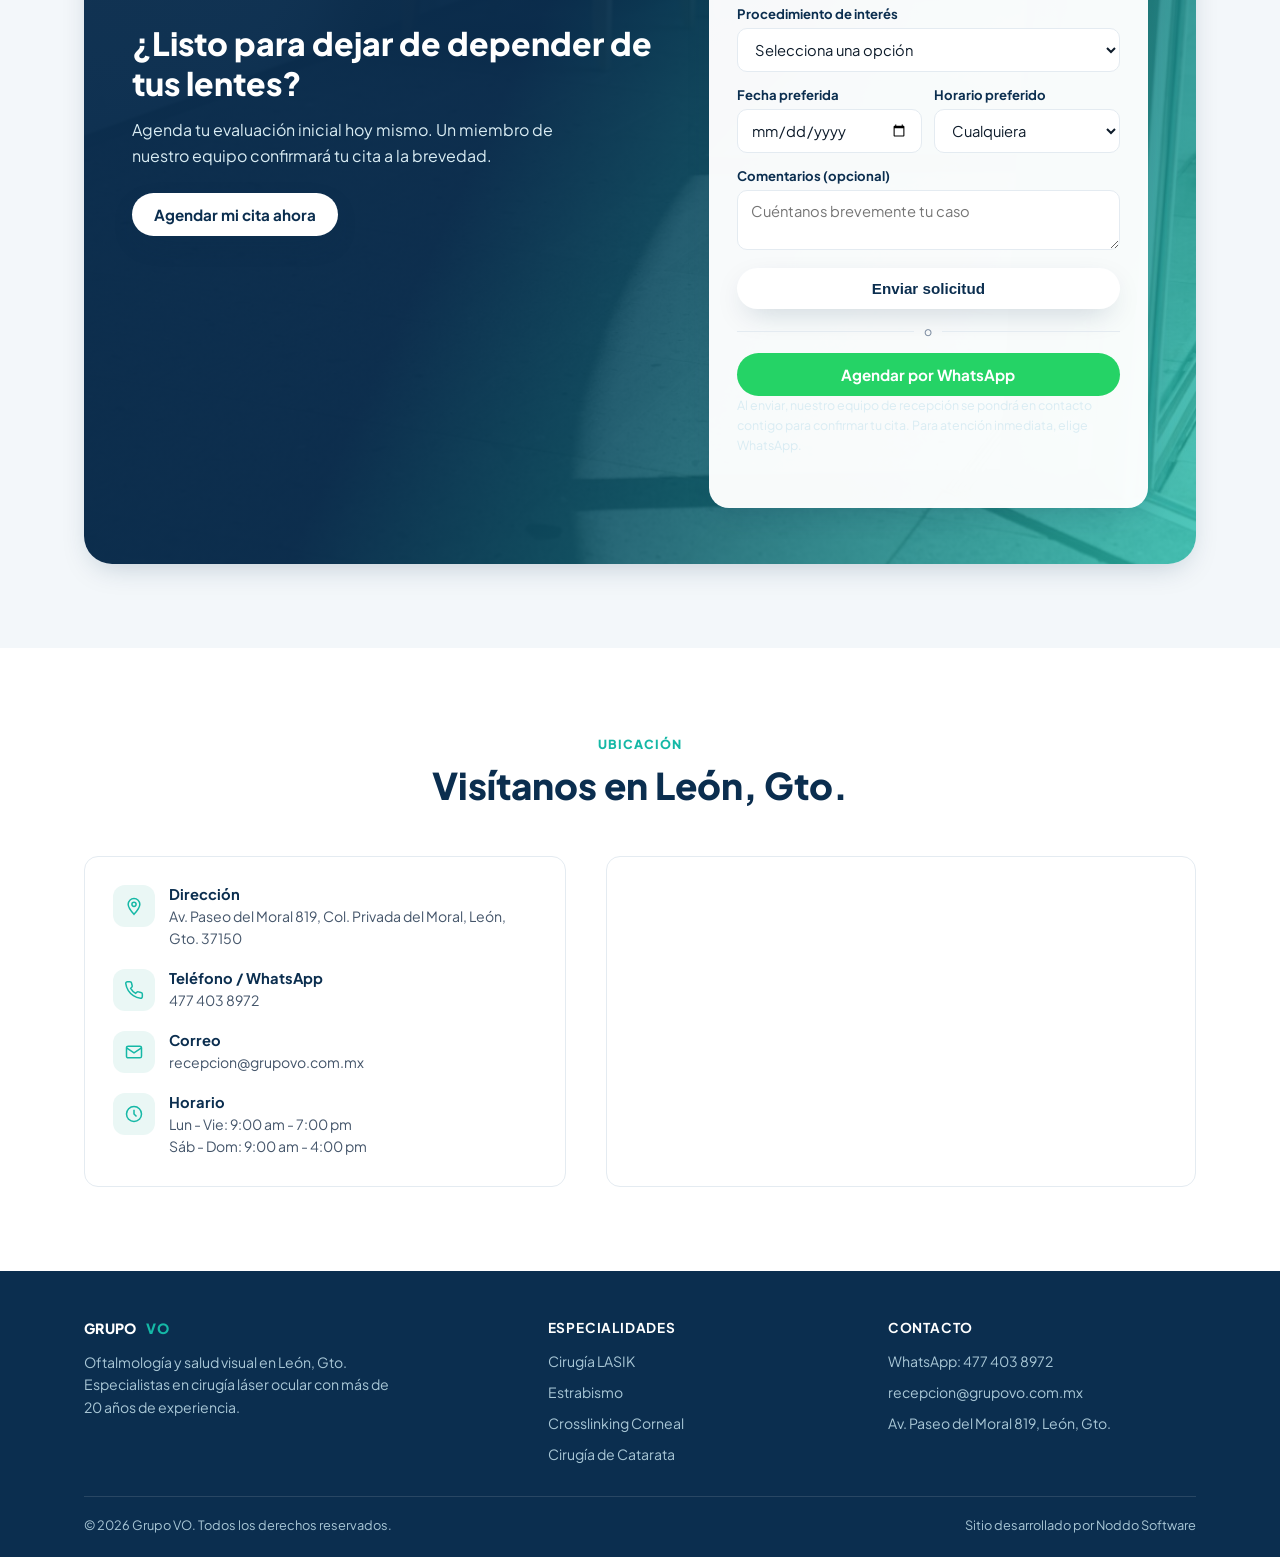
==== commit bb7e8585: "Agenda: botón real a WhatsApp junto al formulario, con el mismo patrón que Noma/Pujol Antes era solo" ====
--- a/index.html
+++ b/index.html
@@ -262,7 +262,9 @@
         </div>
 
         <button type="submit" class="btn btn-primario btn-bloque">Enviar solicitud</button>
-        <p class="form-nota">Al enviar, nuestro equipo de recepción se pondrá en contacto contigo para confirmar tu cita. Para atención inmediata, también puedes escribirnos por WhatsApp.</p>
+        <div class="form-o"><span>o</span></div>
+        <a class="btn btn-whatsapp btn-bloque" id="btn-agenda-whatsapp" href="https://wa.me/5214774038972" target="_blank" rel="noopener">Agendar por WhatsApp</a>
+        <p class="form-nota">Al enviar, nuestro equipo de recepción se pondrá en contacto contigo para confirmar tu cita. Para atención inmediata, elige WhatsApp.</p>
       </form>
     </div>
   </div>
--- a/assets/css/style.css
+++ b/assets/css/style.css
@@ -529,6 +529,12 @@
 
 .campo-fila { display: grid; grid-template-columns: 1fr 1fr; gap: 12px; }
 
+.form-o {
+  display: flex; align-items: center; gap: 10px;
+  margin: 14px 0; color: var(--gris-400); font-size: 0.78rem;
+}
+.form-o::before, .form-o::after { content: ""; flex: 1; height: 1px; background: var(--gris-200); }
+
 .form-nota {
   font-size: 0.78rem;
   color: var(--gris-400);
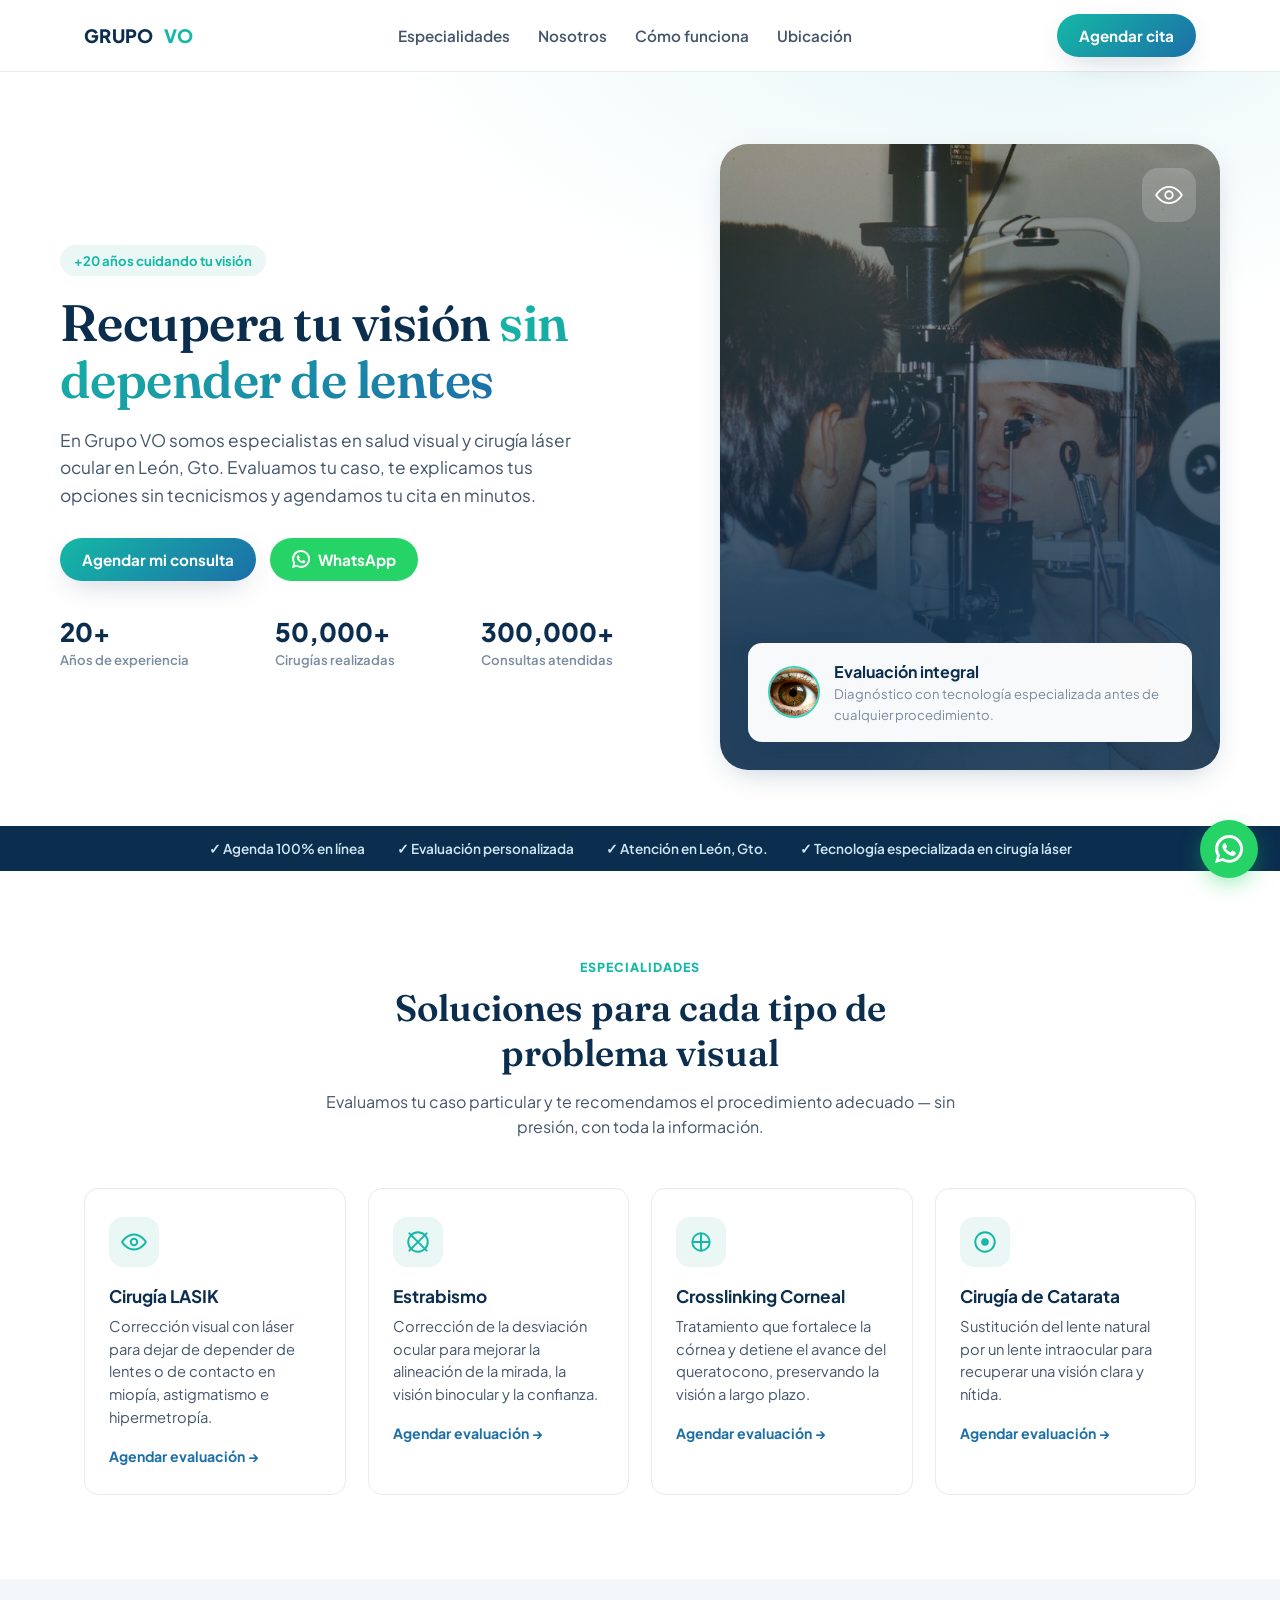
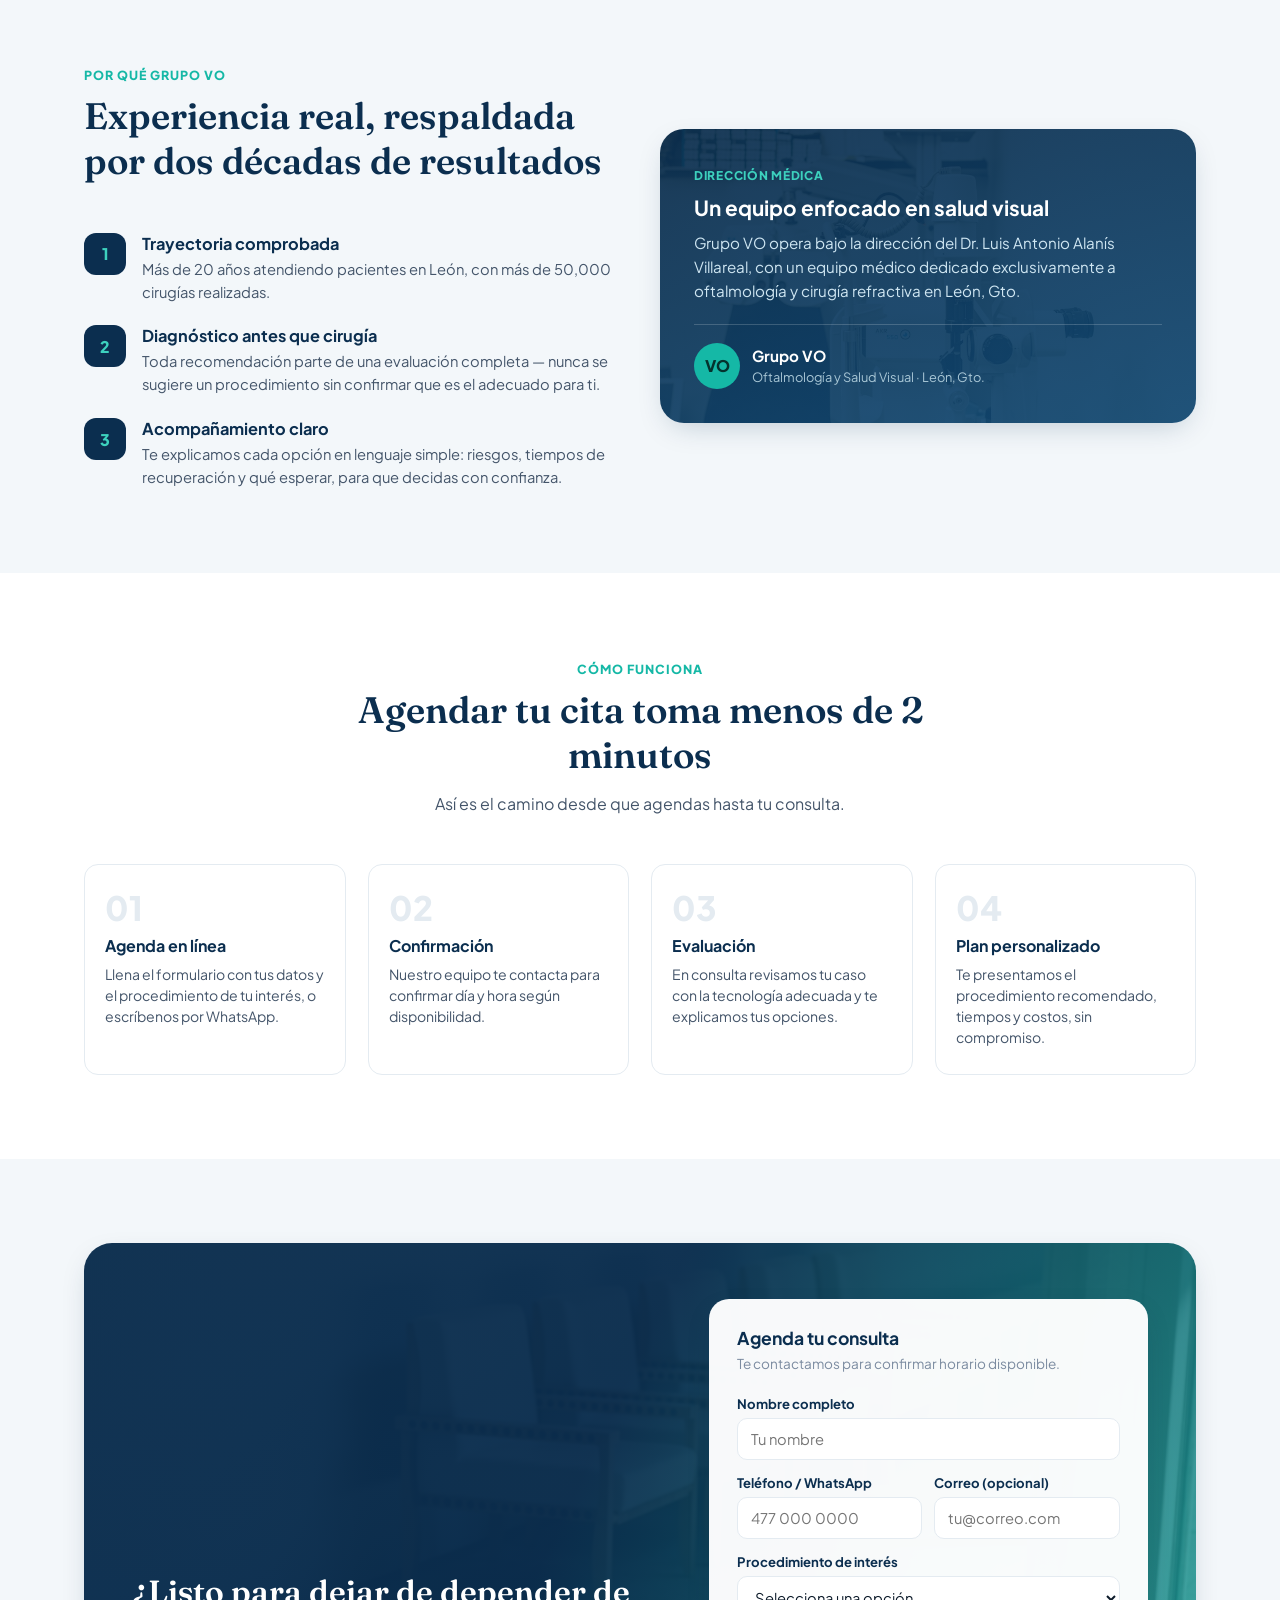
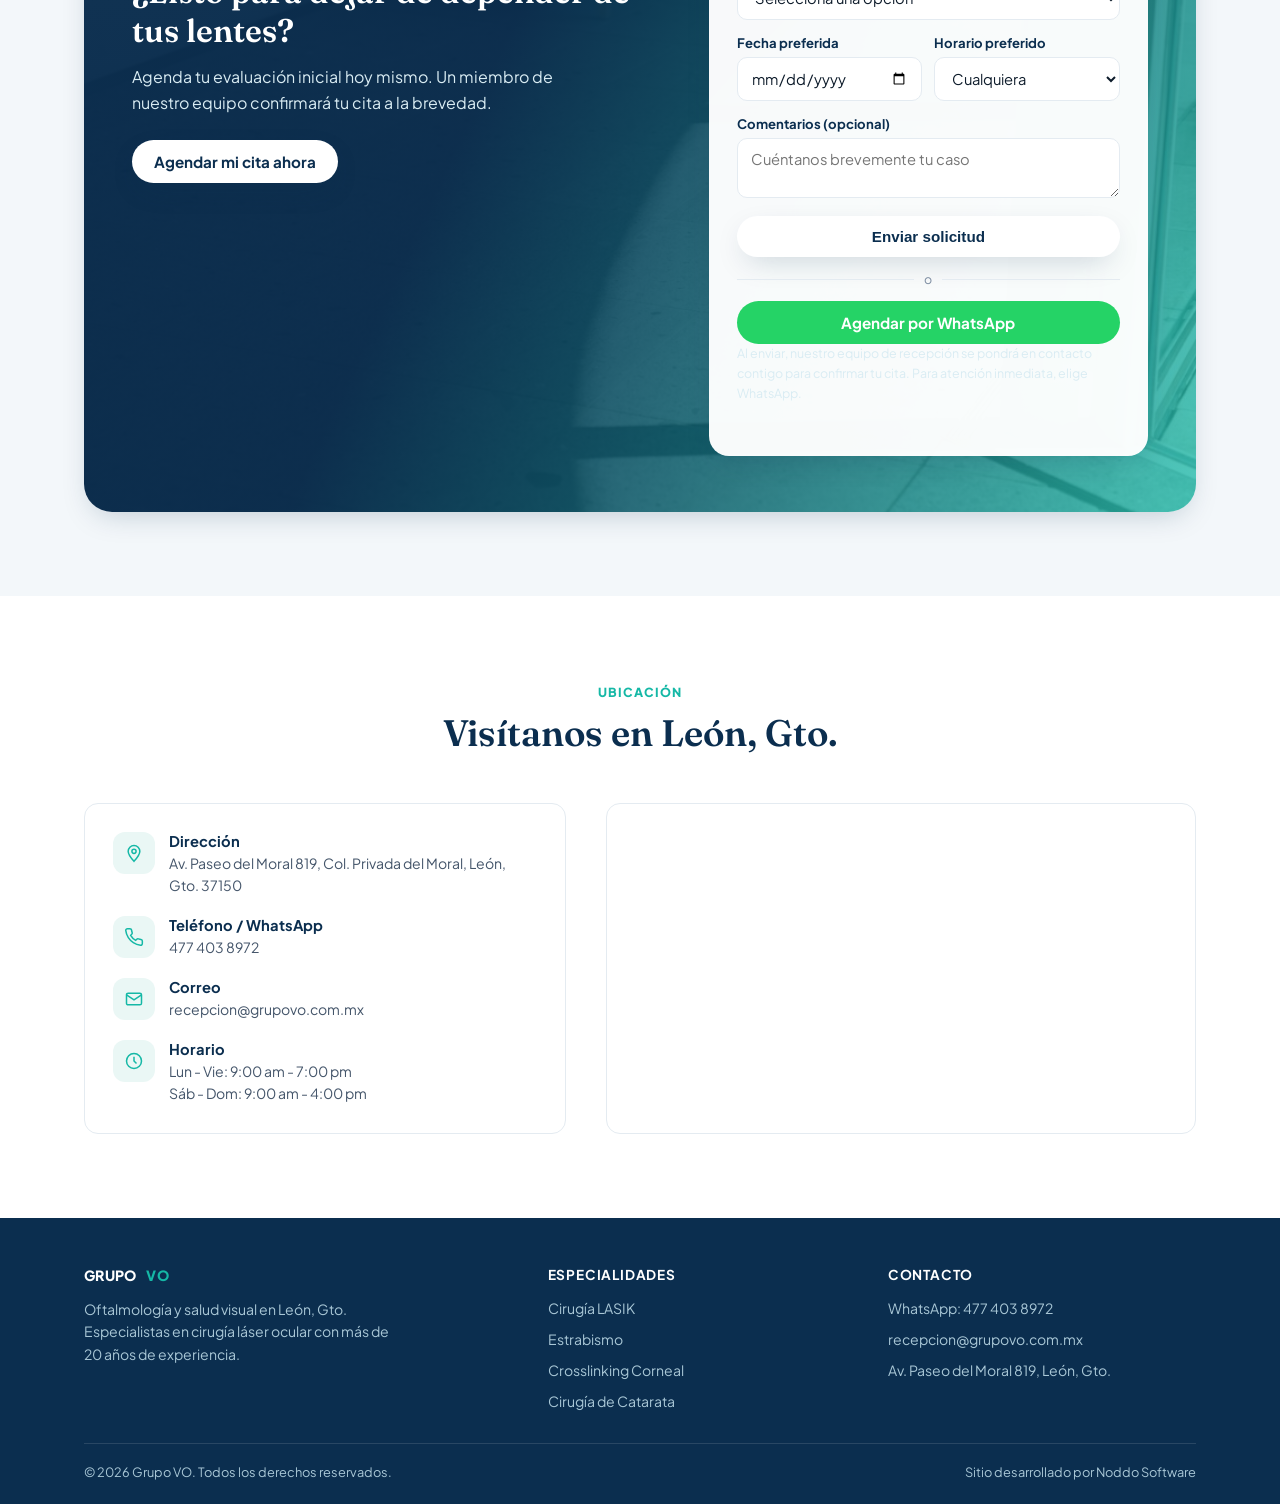
==== commit 4a193984: "Tipografía dual: Fraunces (titulares) + Plus Jakarta Sans (cuerpo) Patrón confirmado en 7 de 8 sitio" ====
--- a/index.html
+++ b/index.html
@@ -10,7 +10,7 @@
 <meta property="og:type" content="website" />
 <link rel="preconnect" href="https://fonts.googleapis.com" />
 <link rel="preconnect" href="https://fonts.gstatic.com" crossorigin />
-<link href="https://fonts.googleapis.com/css2?family=Plus+Jakarta+Sans:wght@400;500;600;700;800&display=swap" rel="stylesheet" />
+<link href="https://fonts.googleapis.com/css2?family=Plus+Jakarta+Sans:wght@400;500;600;700;800&family=Fraunces:opsz,wght@9..144,500;9..144,600&display=swap" rel="stylesheet" />
 <link rel="stylesheet" href="assets/css/style.css" />
 </head>
 <body>
--- a/assets/css/style.css
+++ b/assets/css/style.css
@@ -16,6 +16,7 @@
   --radio: 14px;
   --sombra: 0 10px 30px -10px rgba(11, 46, 79, 0.25);
   --fuente: "Plus Jakarta Sans", "Inter", -apple-system, BlinkMacSystemFont, "Segoe UI", Roboto, sans-serif;
+  --fuente-serif: "Fraunces", Georgia, "Times New Roman", serif;
 }
 
 * { box-sizing: border-box; }
@@ -162,11 +163,12 @@
 }
 
 .hero h1 {
+  font-family: var(--fuente-serif);
   font-size: clamp(2.1rem, 4vw, 3.2rem);
   line-height: 1.12;
   margin: 0 0 18px;
   color: var(--azul-900);
-  font-weight: 800;
+  font-weight: 600;
   letter-spacing: -0.01em;
 }
 
@@ -305,10 +307,11 @@
 }
 
 .titulo-seccion h2 {
+  font-family: var(--fuente-serif);
   font-size: clamp(1.7rem, 3vw, 2.3rem);
   color: var(--azul-900);
   margin: 0 0 14px;
-  font-weight: 800;
+  font-weight: 600;
 }
 
 .titulo-seccion p {
@@ -482,7 +485,7 @@
   box-shadow: var(--sombra);
 }
 
-.cta-agenda h2 { font-size: clamp(1.5rem, 2.6vw, 2rem); margin: 0 0 14px; font-weight: 800; }
+.cta-agenda h2 { font-family: var(--fuente-serif); font-size: clamp(1.5rem, 2.6vw, 2rem); margin: 0 0 14px; font-weight: 600; }
 .cta-agenda p { color: #d9ecf3; line-height: 1.6; margin: 0 0 24px; max-width: 440px; }
 
 .cta-agenda .btn-primario {
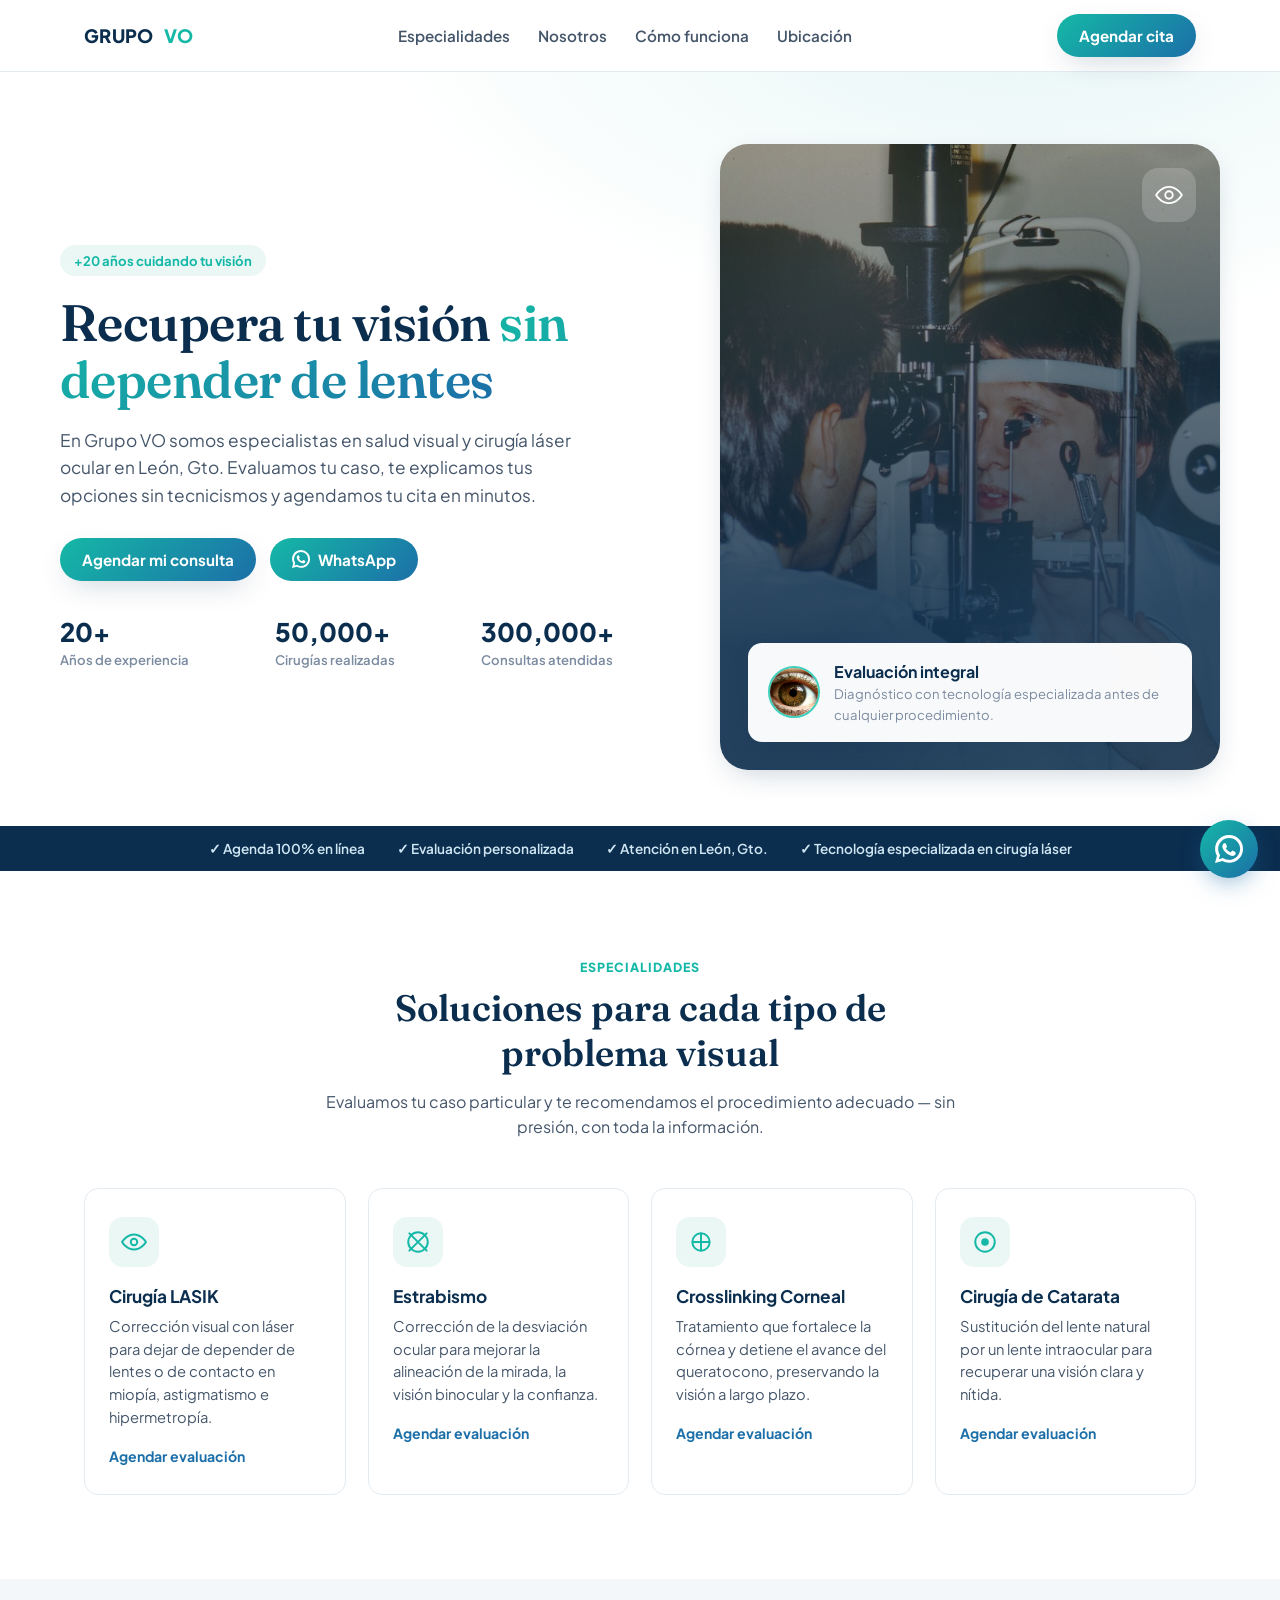
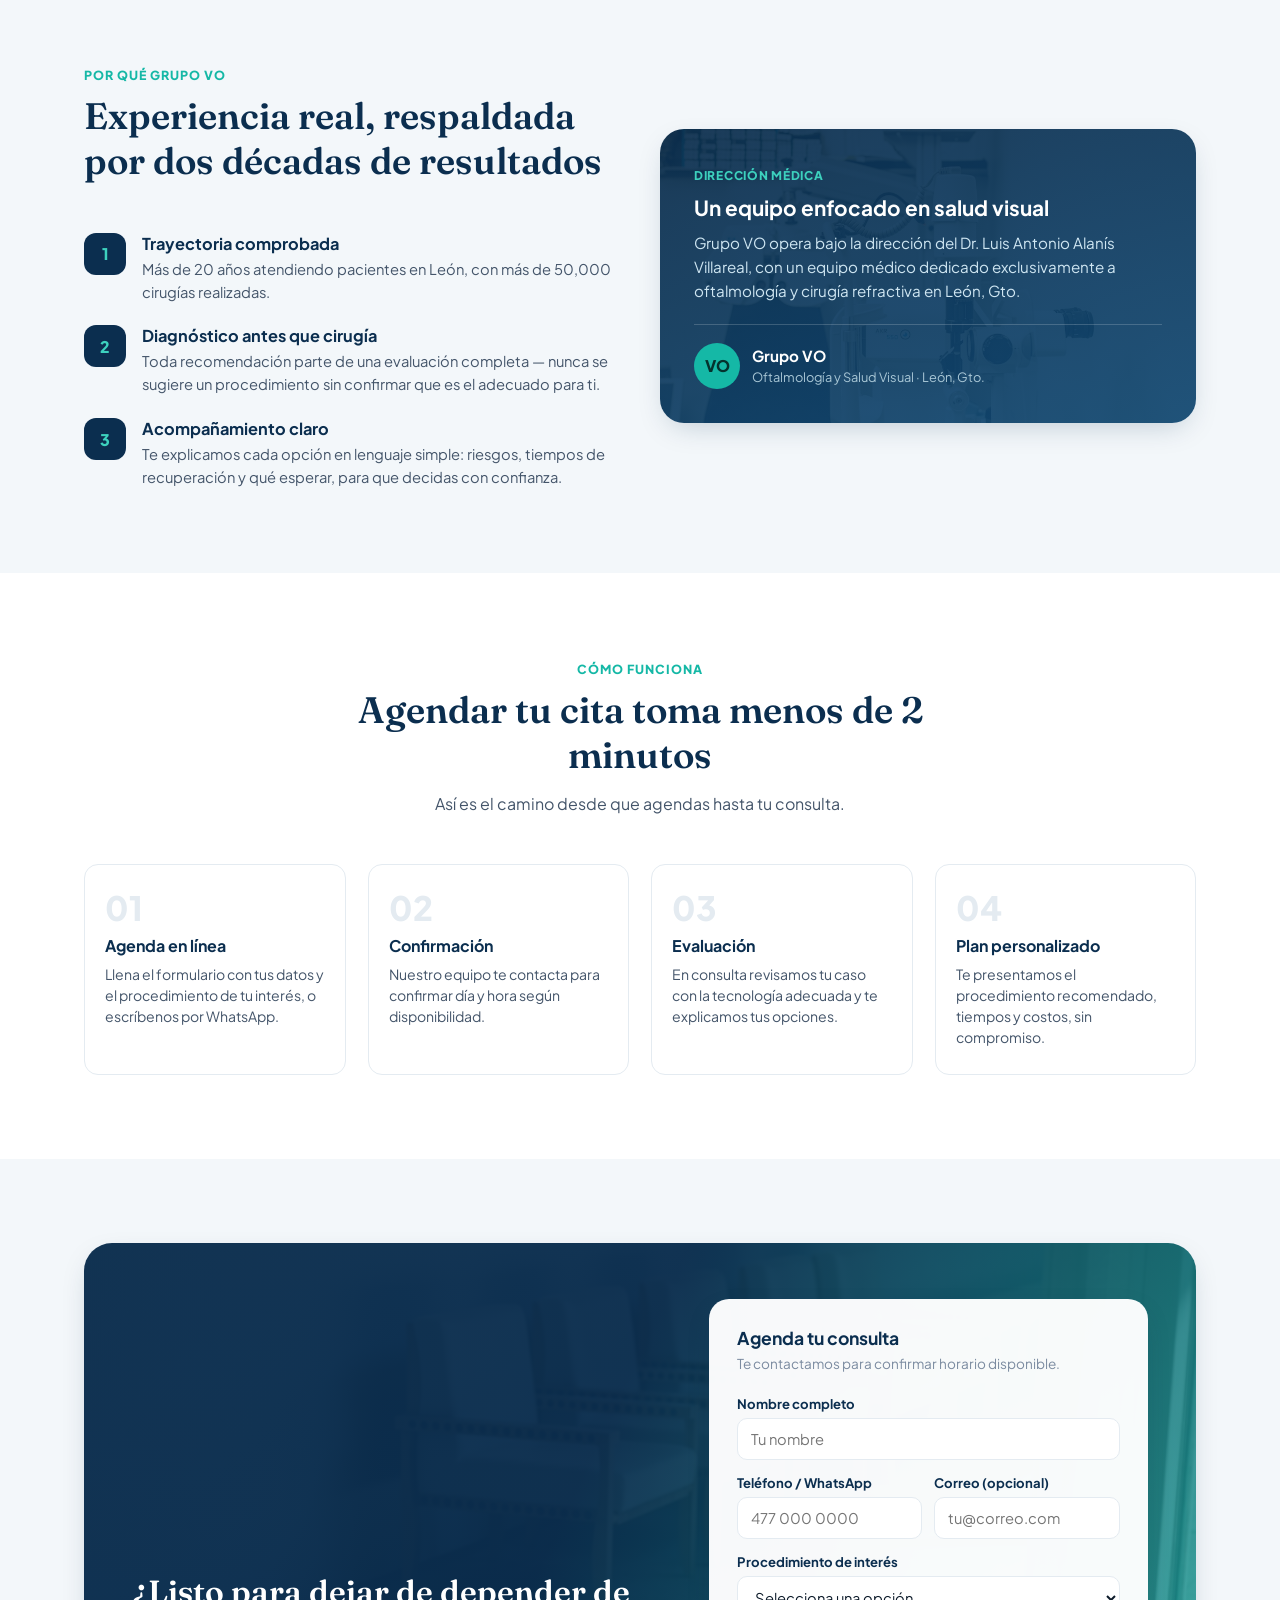
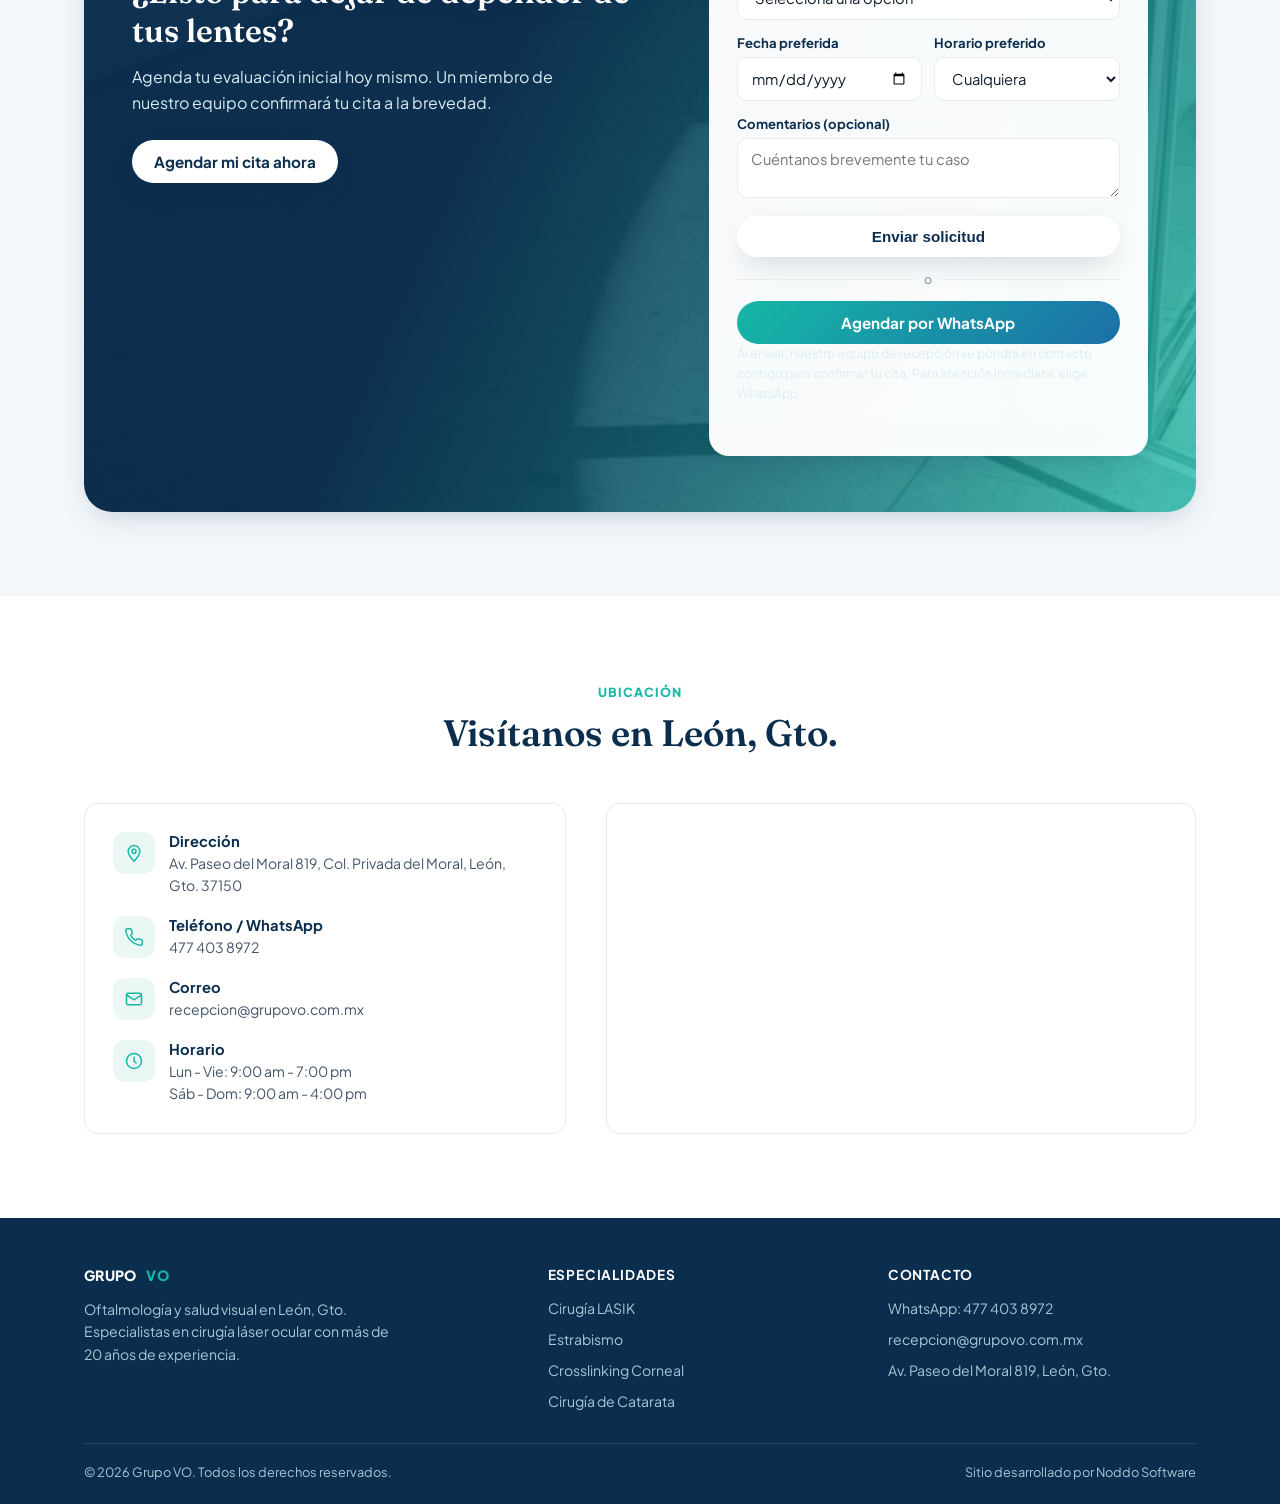
==== commit 6363aff5: "Botones de WhatsApp con el gradiente de marca; sin flechas en los CTA de servicios - .btn-whatsapp y" ====
--- a/index.html
+++ b/index.html
@@ -98,28 +98,28 @@
         <div class="icono"><svg viewBox="0 0 24 24" fill="none" stroke="currentColor" stroke-width="1.8"><path d="M1 12s4-7 11-7 11 7 11 7-4 7-11 7-11-7-11-7z"/><circle cx="12" cy="12" r="3"/></svg></div>
         <h3>Cirugía LASIK</h3>
         <p>Corrección visual con láser para dejar de depender de lentes o de contacto en miopía, astigmatismo e hipermetropía.</p>
-        <a class="link-servicio" data-abrir-agenda data-servicio="LASIK" href="#agenda">Agendar evaluación →</a>
+        <a class="link-servicio" data-abrir-agenda data-servicio="LASIK" href="#agenda">Agendar evaluación</a>
       </div>
 
       <div class="card-servicio">
         <div class="icono"><svg viewBox="0 0 24 24" fill="none" stroke="currentColor" stroke-width="1.8"><path d="M4 4l16 16M4 20L20 4" stroke-linecap="round"/><circle cx="12" cy="12" r="9"/></svg></div>
         <h3>Estrabismo</h3>
         <p>Corrección de la desviación ocular para mejorar la alineación de la mirada, la visión binocular y la confianza.</p>
-        <a class="link-servicio" data-abrir-agenda data-servicio="Estrabismo" href="#agenda">Agendar evaluación →</a>
+        <a class="link-servicio" data-abrir-agenda data-servicio="Estrabismo" href="#agenda">Agendar evaluación</a>
       </div>
 
       <div class="card-servicio">
         <div class="icono"><svg viewBox="0 0 24 24" fill="none" stroke="currentColor" stroke-width="1.8"><circle cx="12" cy="12" r="8"/><path d="M12 4v16M4 12h16"/></svg></div>
         <h3>Crosslinking Corneal</h3>
         <p>Tratamiento que fortalece la córnea y detiene el avance del queratocono, preservando la visión a largo plazo.</p>
-        <a class="link-servicio" data-abrir-agenda data-servicio="Crosslinking Corneal" href="#agenda">Agendar evaluación →</a>
+        <a class="link-servicio" data-abrir-agenda data-servicio="Crosslinking Corneal" href="#agenda">Agendar evaluación</a>
       </div>
 
       <div class="card-servicio">
         <div class="icono"><svg viewBox="0 0 24 24" fill="none" stroke="currentColor" stroke-width="1.8"><circle cx="12" cy="12" r="9"/><circle cx="12" cy="12" r="3.5" fill="currentColor" stroke="none"/></svg></div>
         <h3>Cirugía de Catarata</h3>
         <p>Sustitución del lente natural por un lente intraocular para recuperar una visión clara y nítida.</p>
-        <a class="link-servicio" data-abrir-agenda data-servicio="Catarata" href="#agenda">Agendar evaluación →</a>
+        <a class="link-servicio" data-abrir-agenda data-servicio="Catarata" href="#agenda">Agendar evaluación</a>
       </div>
 
     </div>
--- a/assets/css/style.css
+++ b/assets/css/style.css
@@ -110,7 +110,7 @@
 .btn-primario:hover { transform: translateY(-1px); }
 
 .btn-whatsapp {
-  background: #25d366;
+  background: linear-gradient(135deg, var(--cian-500), var(--azul-500));
   color: var(--blanco);
 }
 
@@ -632,10 +632,12 @@
   z-index: 60;
   width: 58px; height: 58px;
   border-radius: 50%;
-  background: #25d366;
+  background: linear-gradient(135deg, var(--cian-500), var(--azul-500));
   display: flex; align-items: center; justify-content: center;
-  box-shadow: 0 8px 24px -6px rgba(37, 211, 102, 0.6);
-}
+  box-shadow: 0 8px 24px -6px rgba(28, 111, 168, 0.55);
+  transition: transform .2s ease;
+}
+.flotante-whatsapp:hover { transform: translateY(-3px) scale(1.06); }
 
 .flotante-whatsapp svg { width: 28px; height: 28px; color: #fff; }
 
